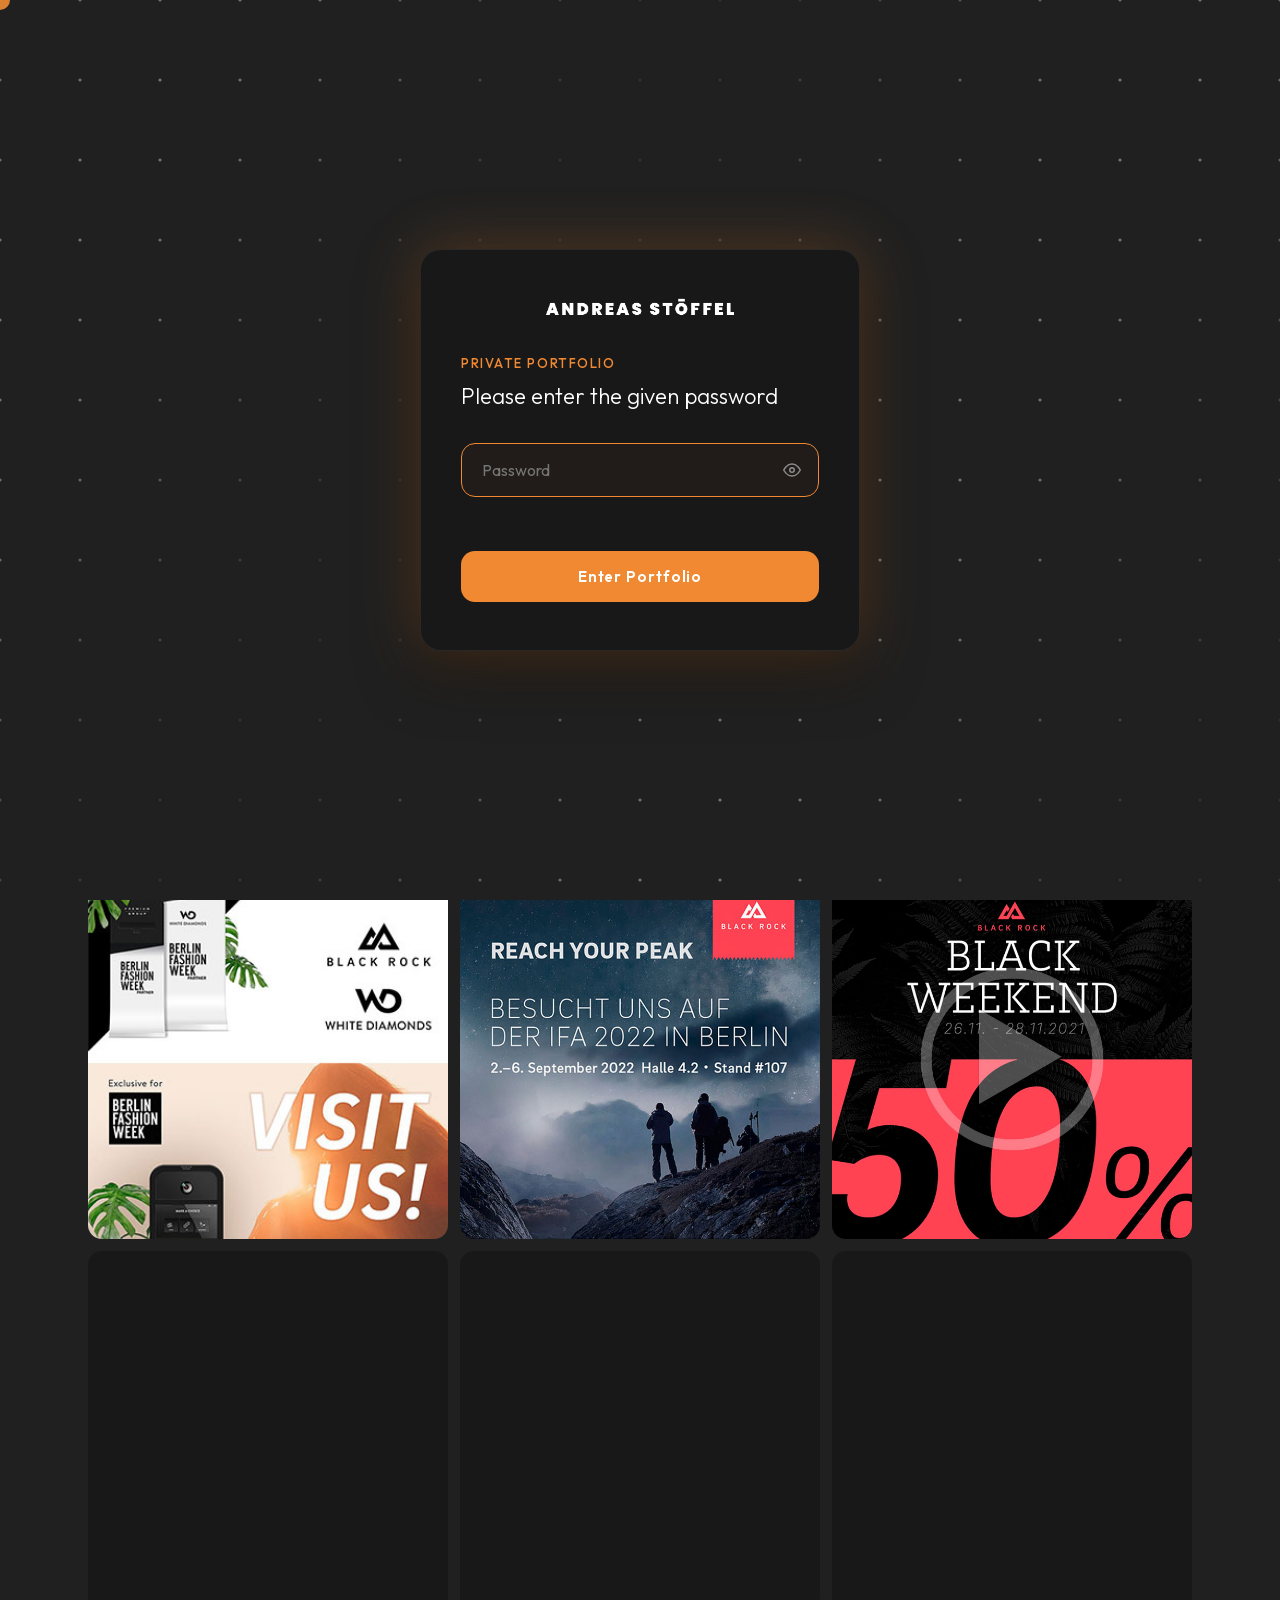
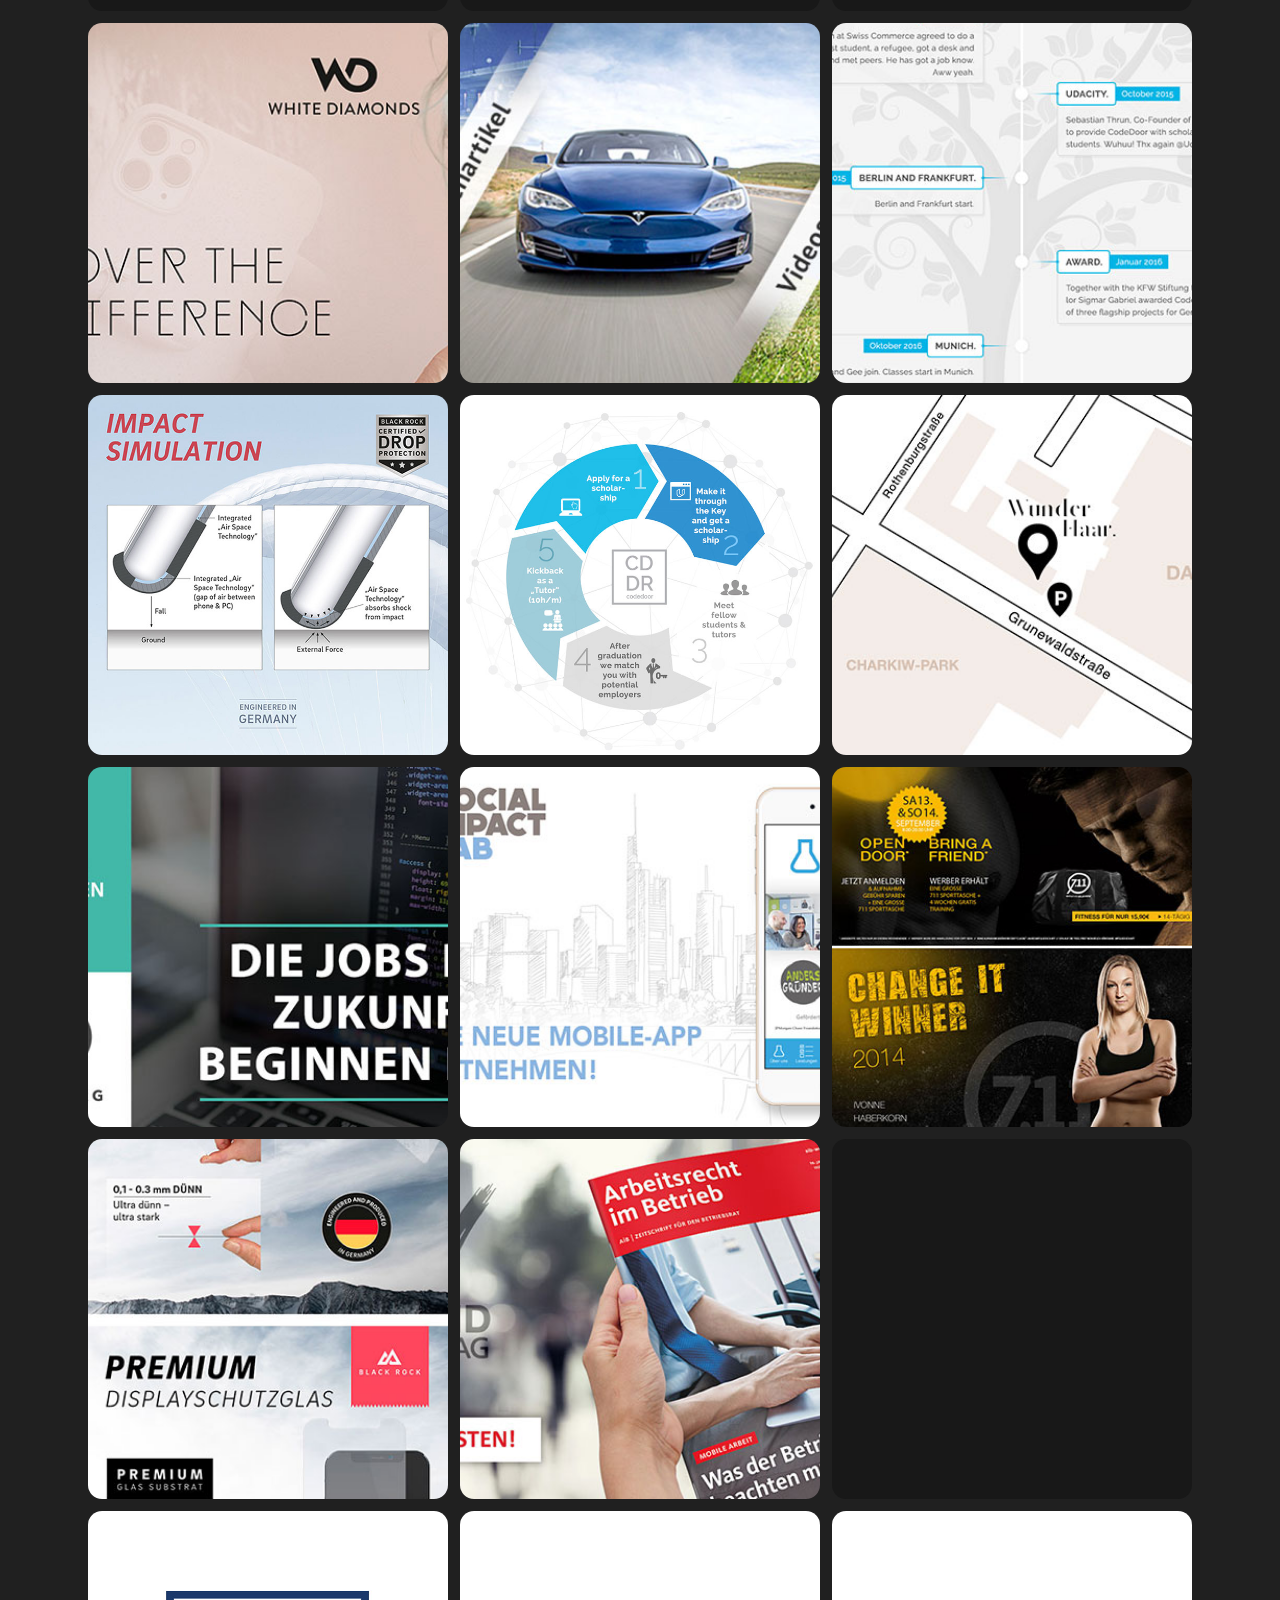
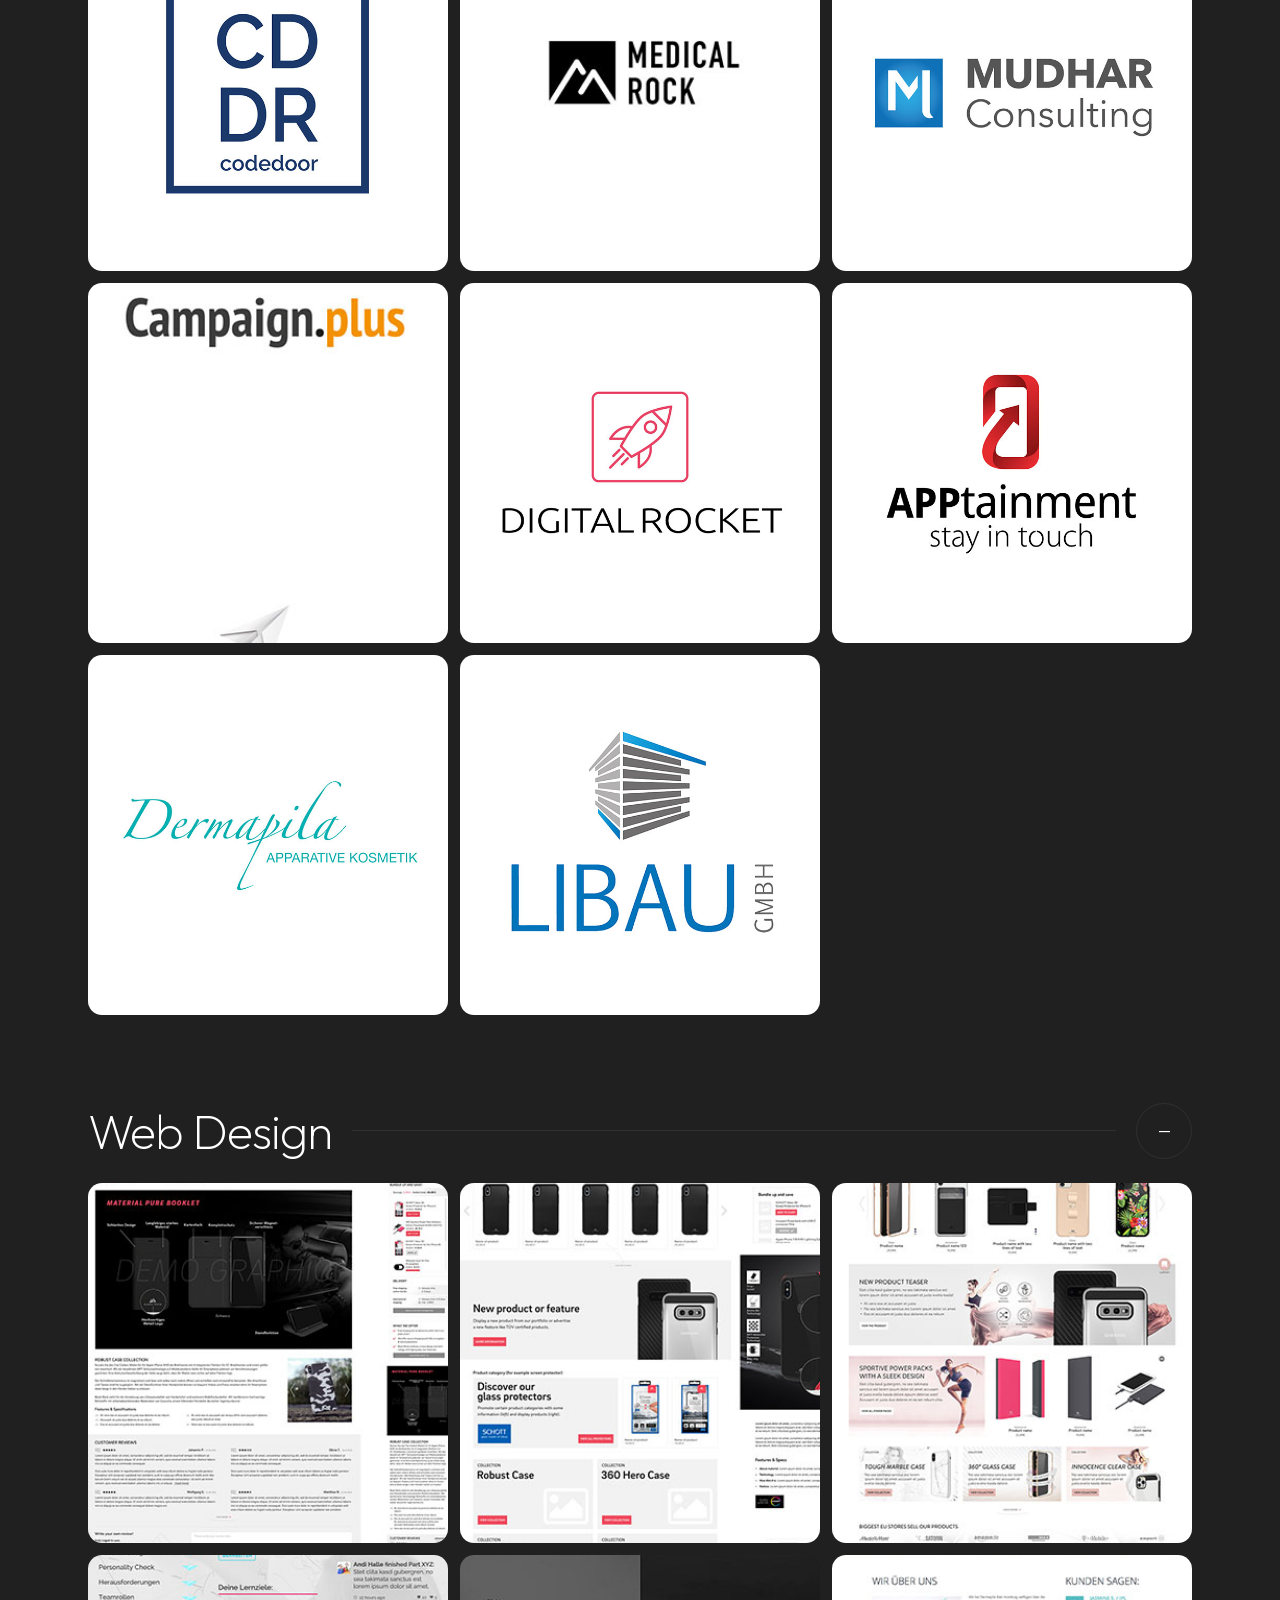
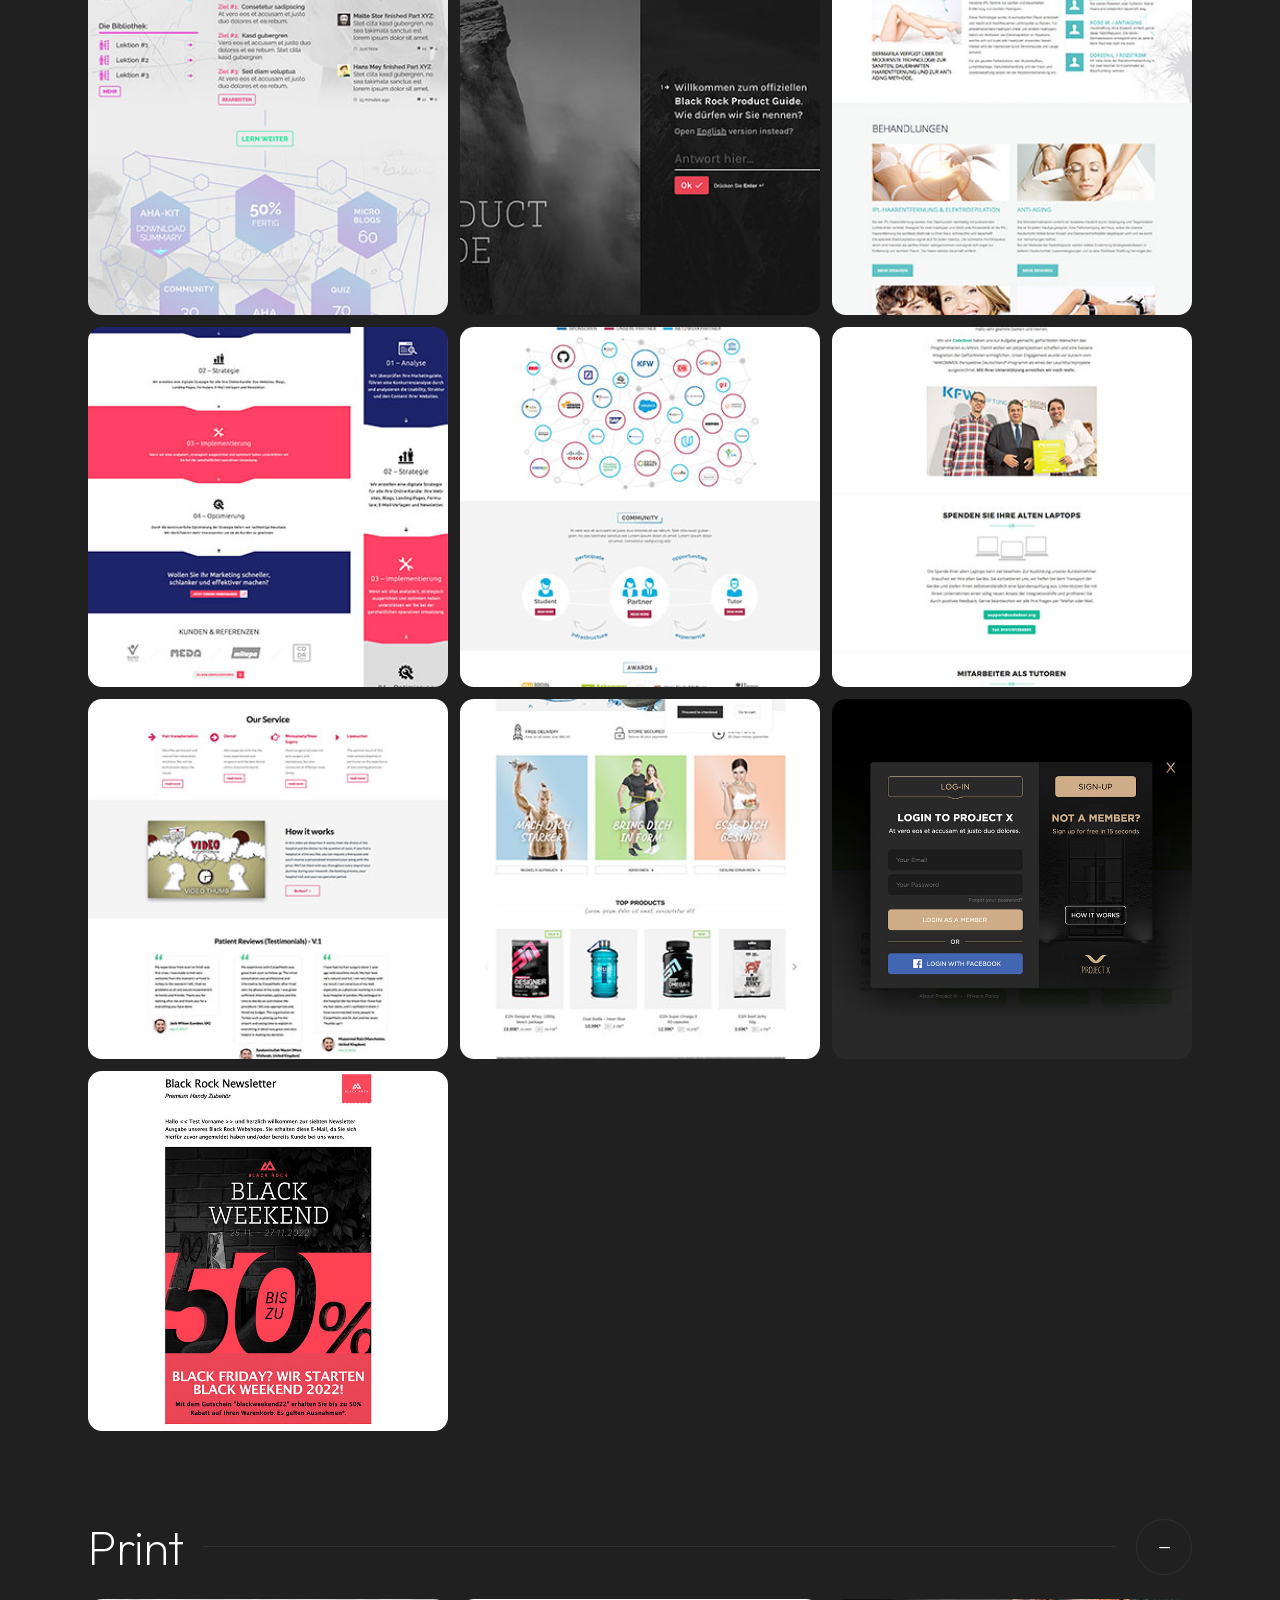
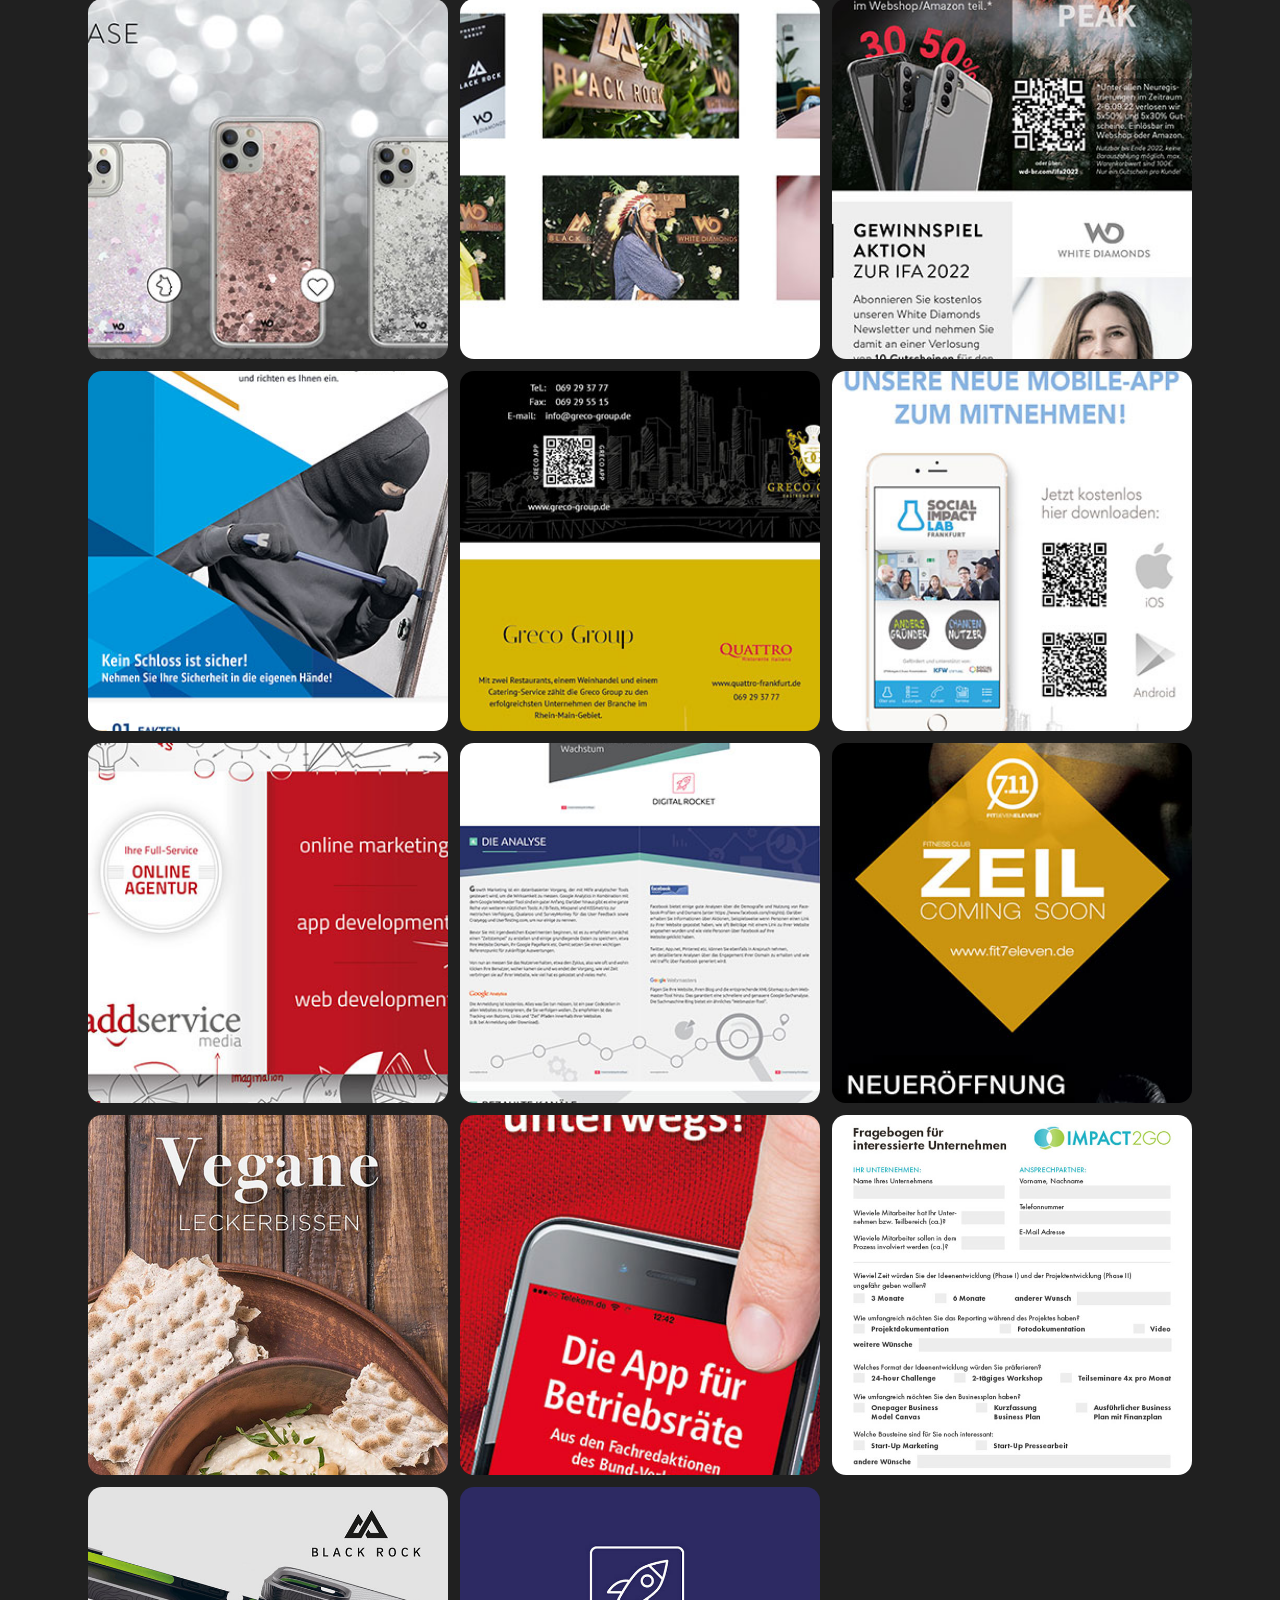
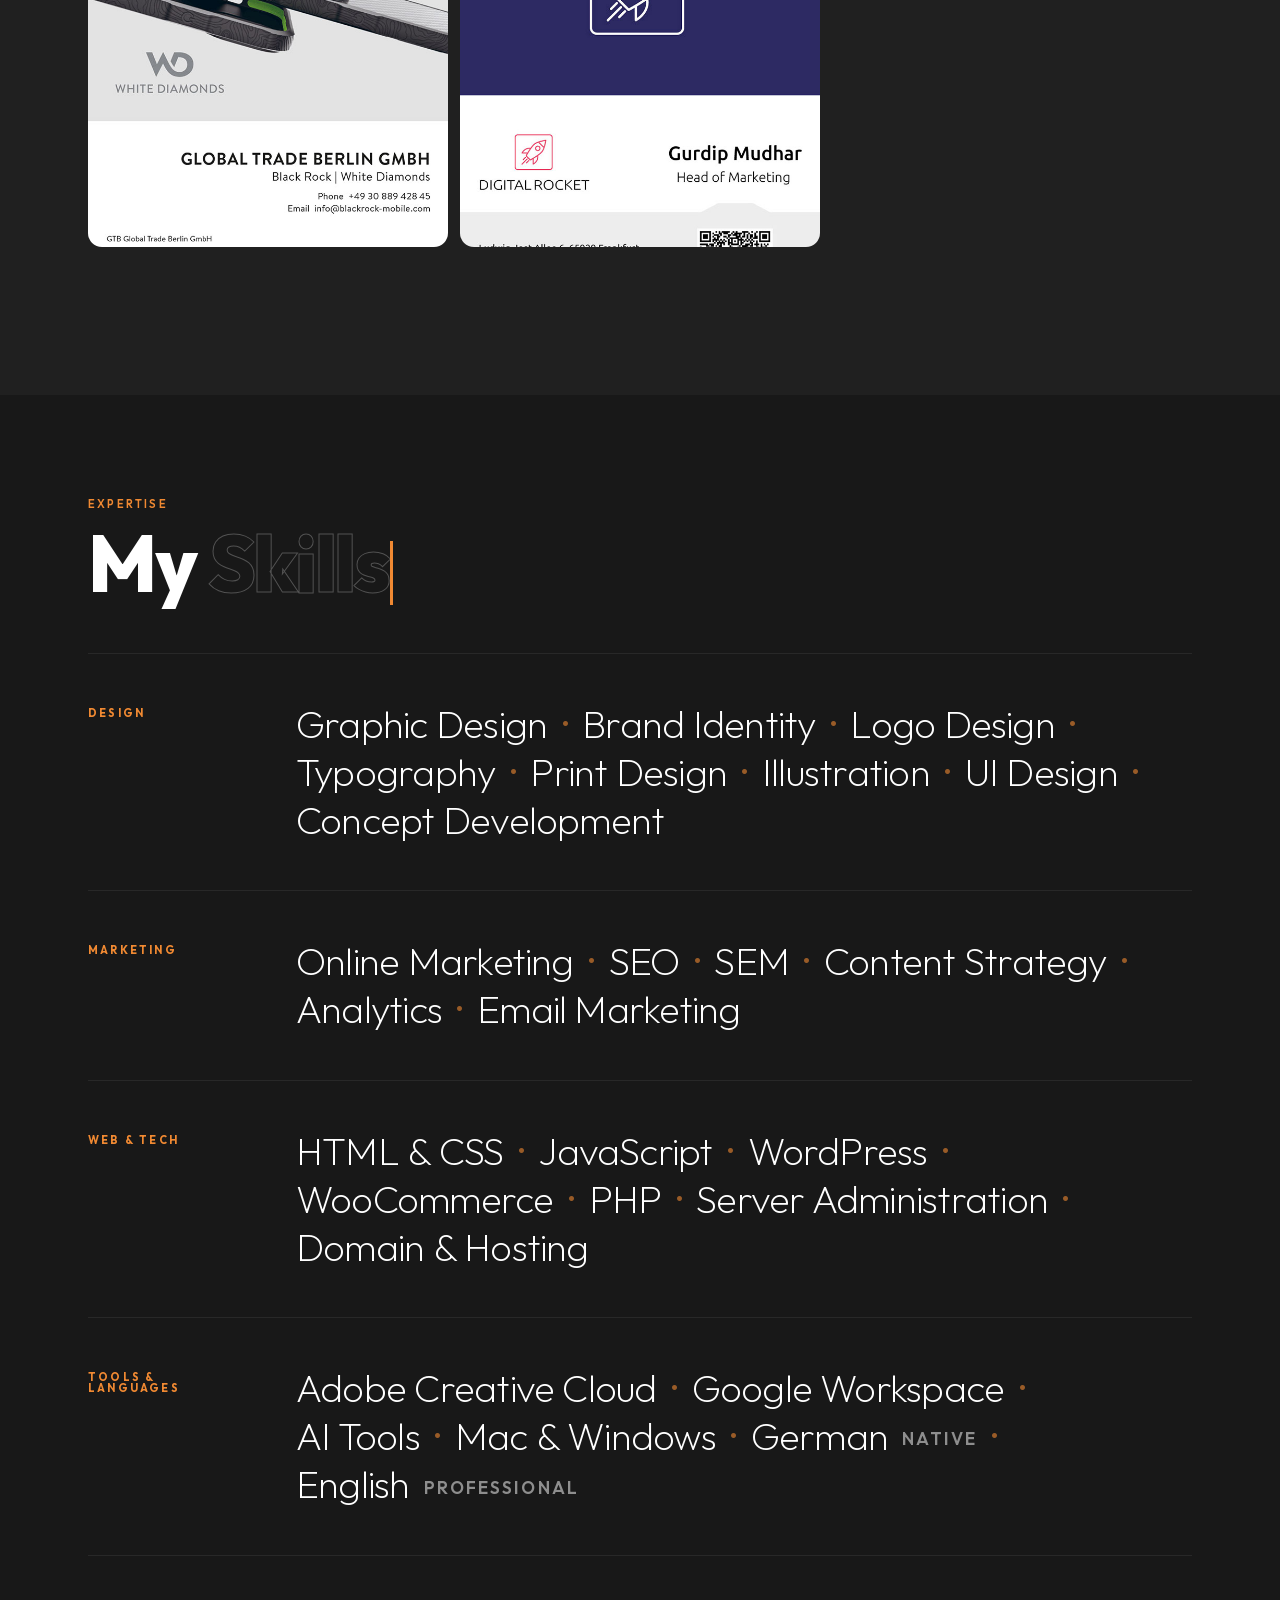
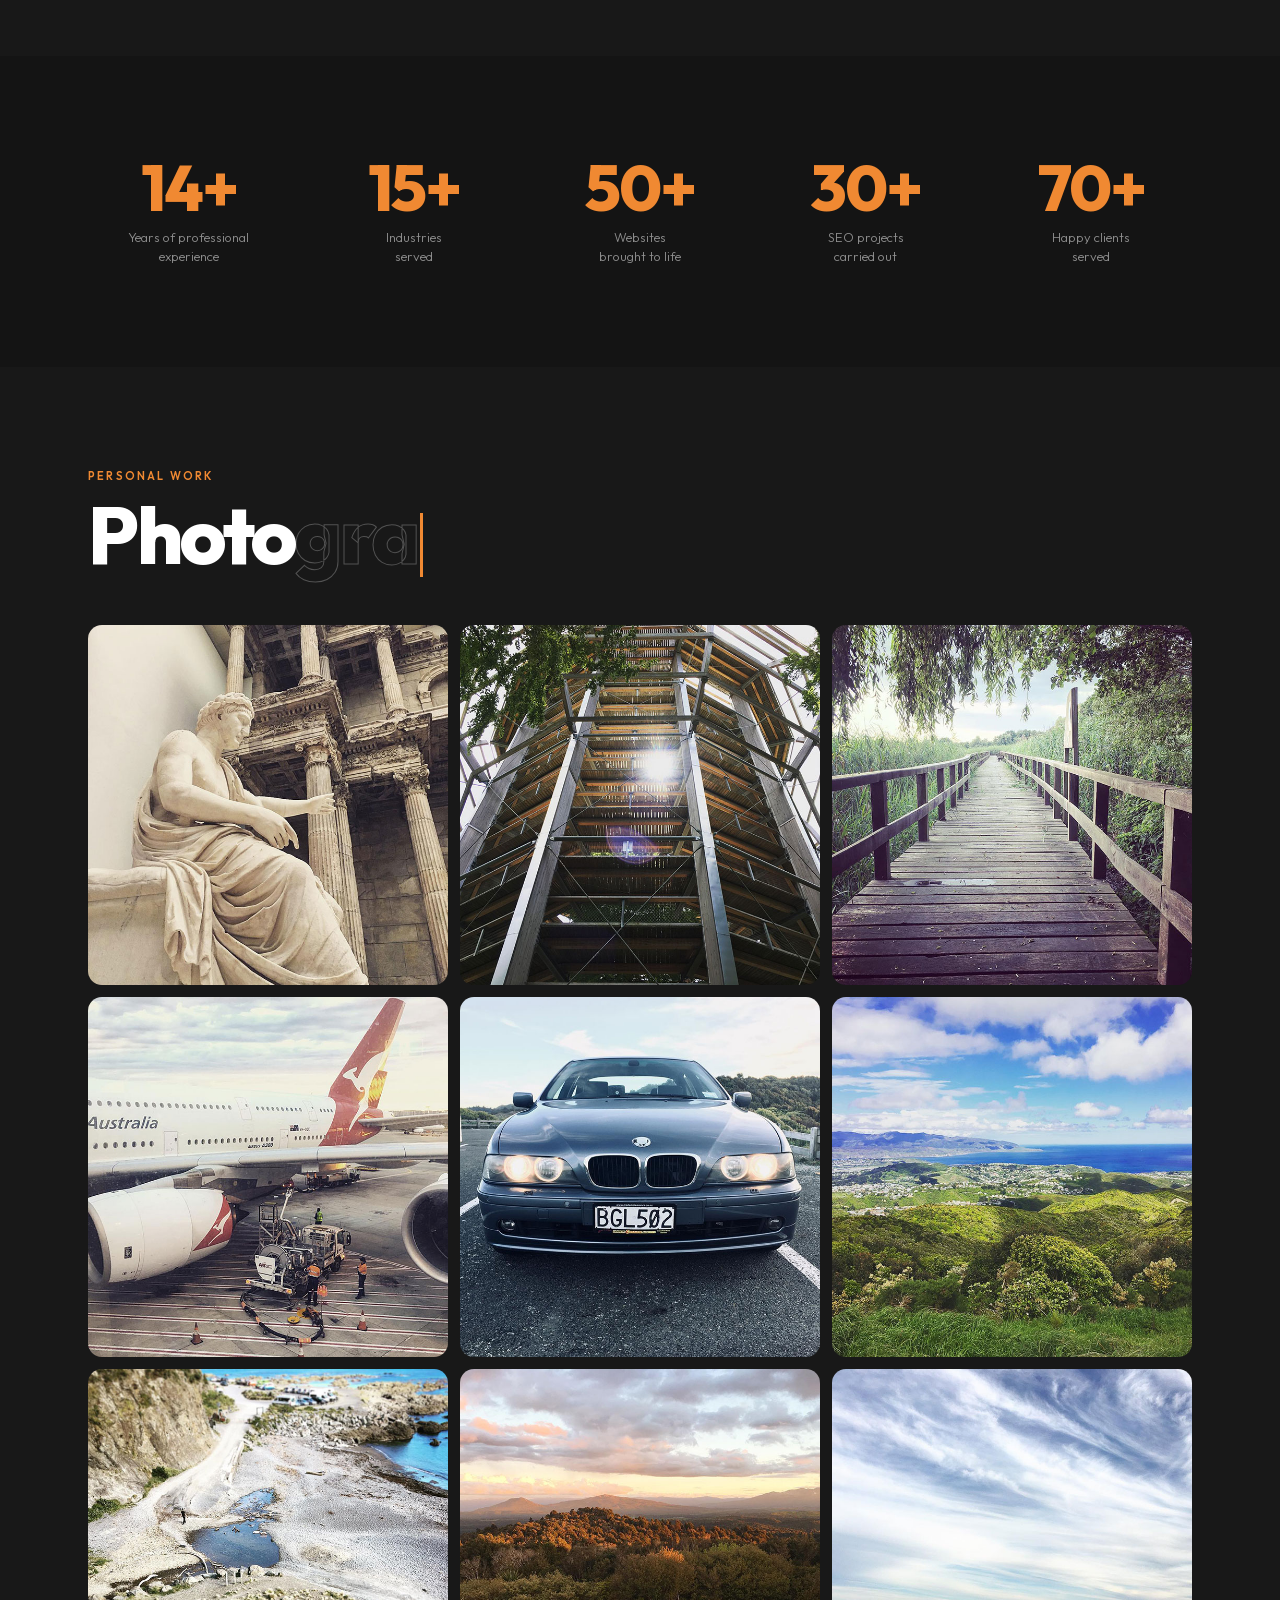
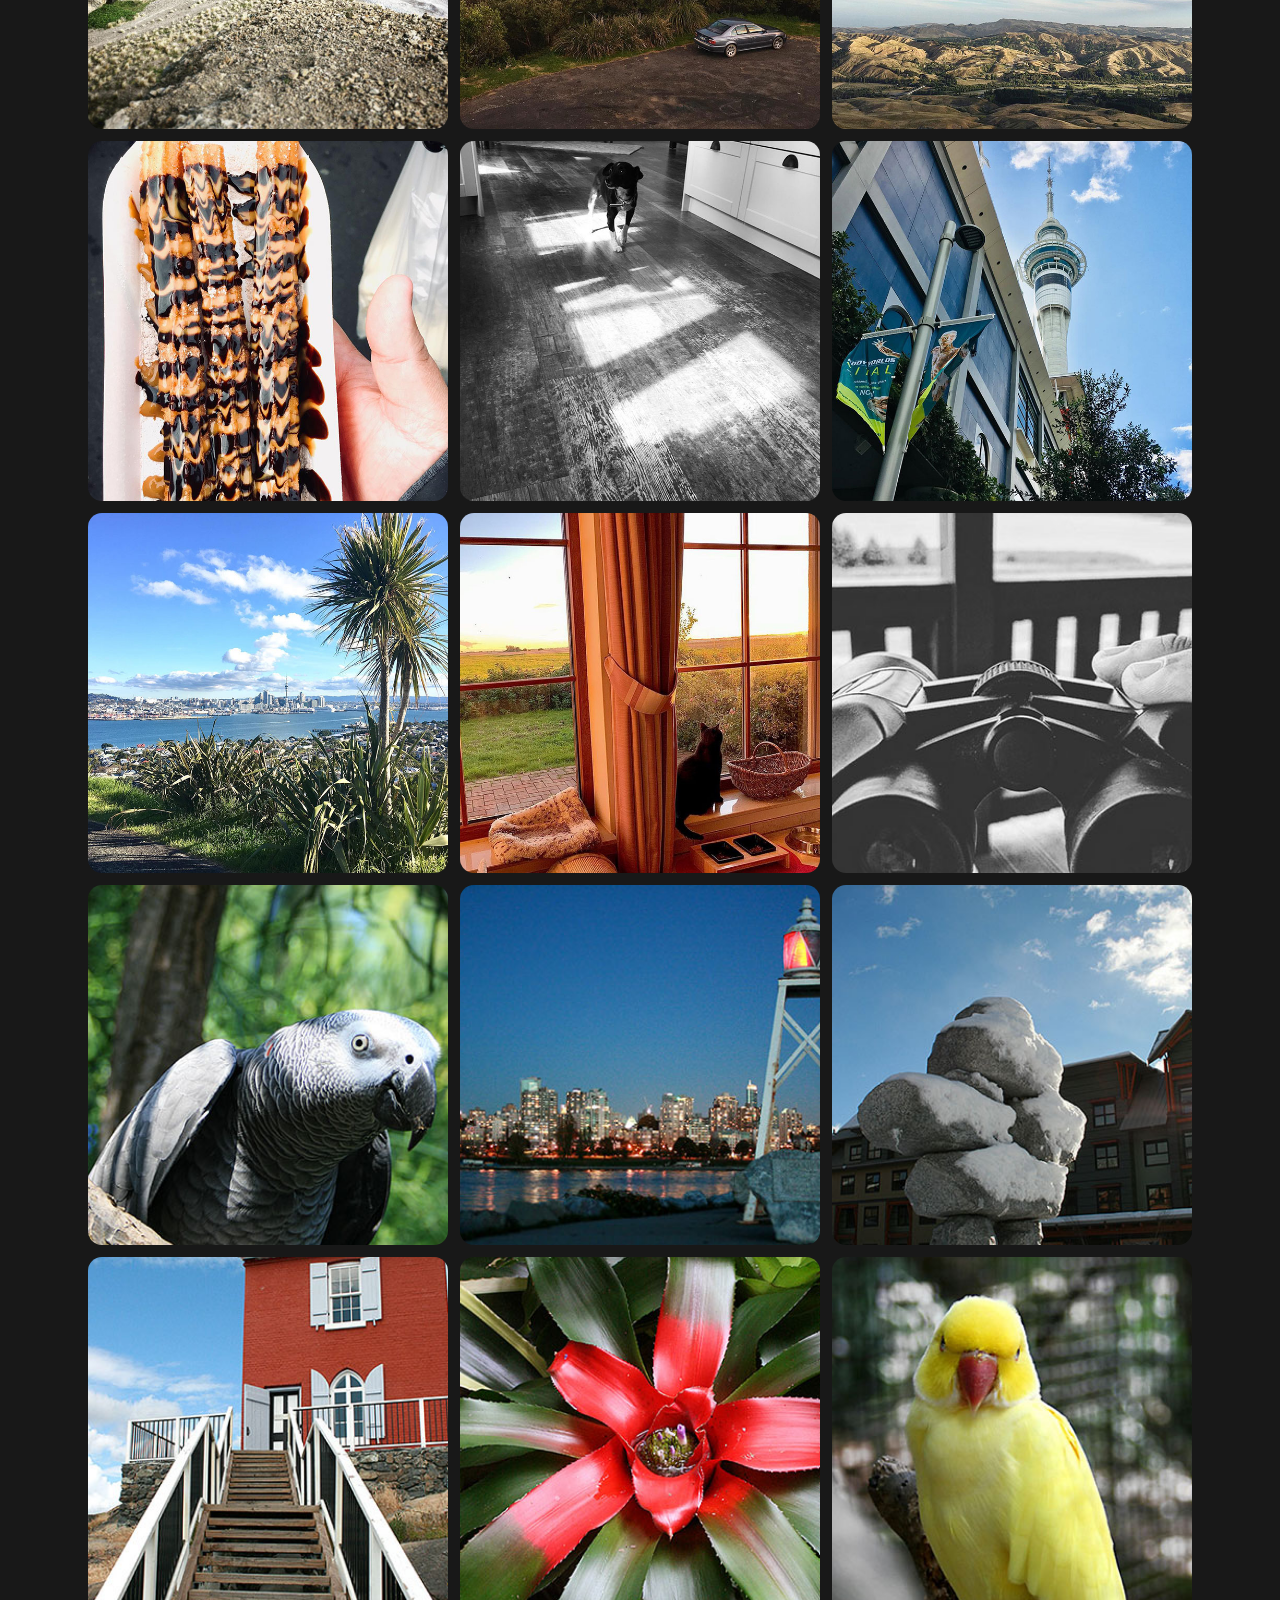
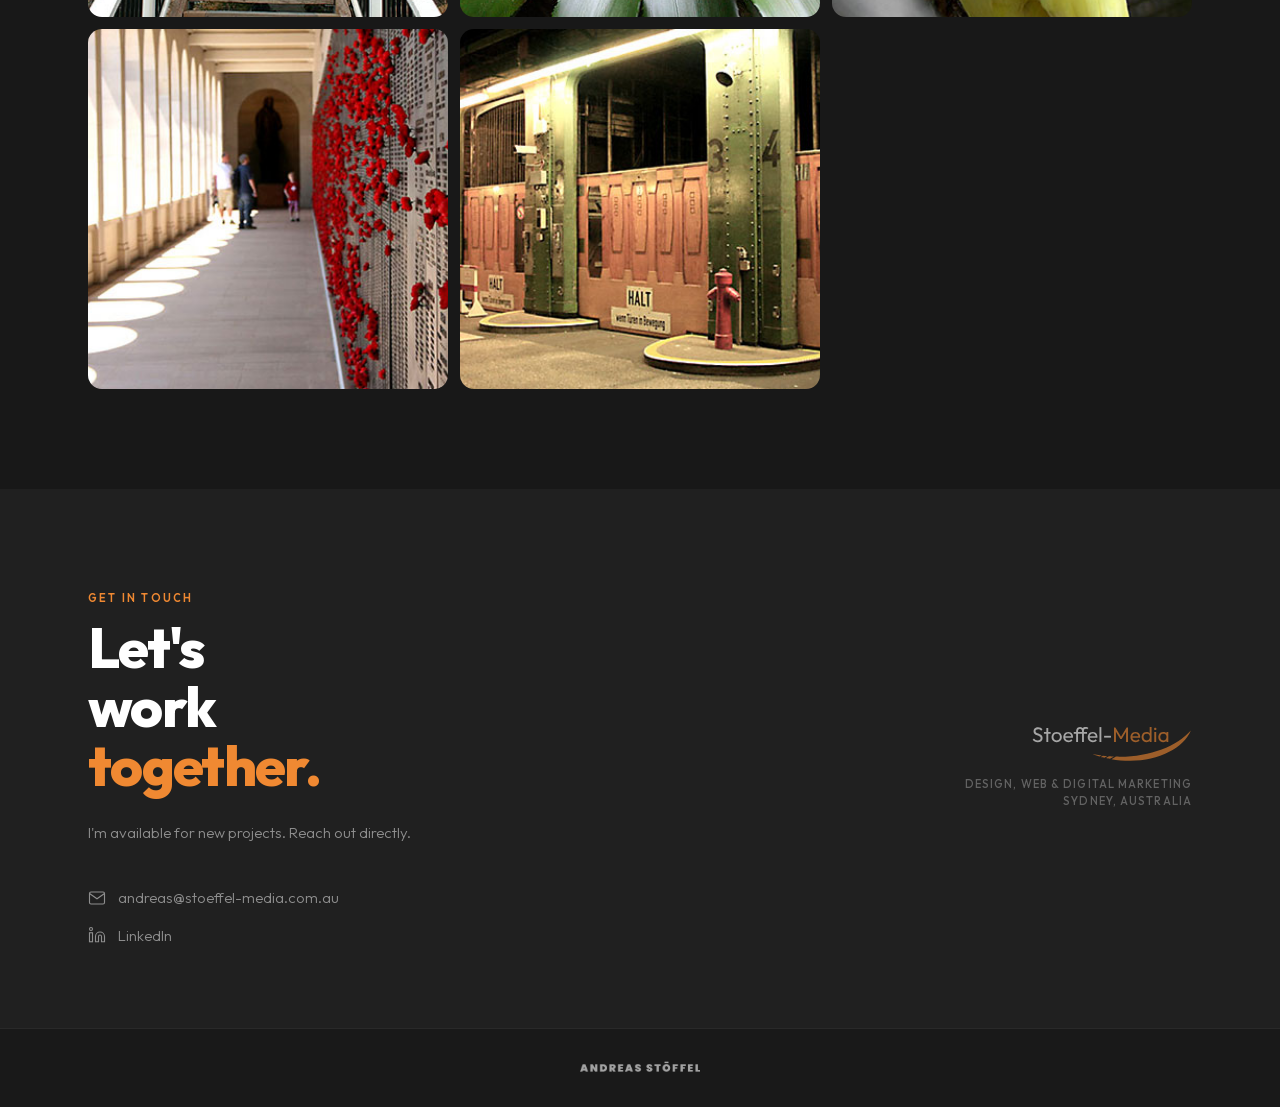
==== portfolio/index.html @ 8a87b16f "Add private portfolio section with EN/DE support - Password-gated portfolio with PHP session auth - " ====
<!DOCTYPE html>
<html lang="en">
<head>
  <meta charset="UTF-8">
  <meta name="viewport" content="width=device-width, initial-scale=1.0">
  <meta name="robots" content="noindex, nofollow">
  <title>Portfolio | Andreas Stöffel</title>
  <link rel="icon" type="image/png" href="images/favicon.png">
  <link rel="stylesheet" href="css/style.css">
</head>
<body>

  <!-- Dot Pattern -->
  <canvas id="dot-pattern" aria-hidden="true"></canvas>

  <!-- WebGL Fluid Canvas -->
  <canvas id="fluid-canvas" aria-hidden="true"></canvas>

  <!-- Custom Cursor -->
  <div class="cursor" aria-hidden="true"></div>

  <!-- Password Overlay (solid backdrop — blocks page content) -->
  <div id="pw-overlay" role="dialog" aria-modal="true" aria-labelledby="pw-title"></div>

  <!-- Hidden smiley revealed when password card is dragged -->
  <div id="pw-smiley" aria-hidden="true"></div>

  <!-- Password Card (floats above canvases, draggable) -->
  <div class="pw-card">
    <div class="pw-logo">
      <picture>
        <source srcset="images/logo_hq.png" media="(min-width: 800px)">
        <source srcset="images/logo_mid.png" media="(min-width: 400px)">
        <img src="images/logo_mid.png" alt="Andreas Stöffel" width="213" height="25">
      </picture>
    </div>
    <p class="pw-label">Private Portfolio</p>
    <h1 class="pw-heading" id="pw-title">Please enter the given password</h1>
    <form class="pw-form" novalidate>
      <div class="pw-input-wrap">
        <input type="password" class="pw-input" placeholder="Password" autocomplete="current-password" aria-label="Password">
        <button type="button" class="pw-toggle" aria-label="Show password" tabindex="-1">
          <svg class="eye-show" xmlns="http://www.w3.org/2000/svg" viewBox="0 0 24 24" fill="none" stroke="currentColor" stroke-width="2" stroke-linecap="round" stroke-linejoin="round" aria-hidden="true"><path d="M1 12s4-8 11-8 11 8 11 8-4 8-11 8-11-8-11-8z"/><circle cx="12" cy="12" r="3"/></svg>
          <svg class="eye-hide" xmlns="http://www.w3.org/2000/svg" viewBox="0 0 24 24" fill="none" stroke="currentColor" stroke-width="2" stroke-linecap="round" stroke-linejoin="round" aria-hidden="true"><path d="M17.94 17.94A10.07 10.07 0 0 1 12 20c-7 0-11-8-11-8a18.45 18.45 0 0 1 5.06-5.94M9.9 4.24A9.12 9.12 0 0 1 12 4c7 0 11 8 11 8a18.5 18.5 0 0 1-2.16 3.19m-6.72-1.07a3 3 0 1 1-4.24-4.24"/><line x1="1" y1="1" x2="23" y2="23"/></svg>
        </button>
      </div>
      <p class="pw-error" role="alert"></p>
      <button type="submit" class="pw-submit">Enter Portfolio</button>
    </form>
  </div>

  <!-- Navigation -->
  <nav class="nav" role="navigation">
    <a class="nav-logo" href="index.html" aria-label="Home">
      <picture>
        <source srcset="images/logo_hq.png" media="(min-width: 800px)">
        <source srcset="images/logo_mid.png" media="(min-width: 400px)">
        <img src="images/logo_mid.png" alt="Andreas Stöffel" width="213" height="25">
      </picture>
    </a>
    <div class="nav-right">
      <ul class="nav-links">
        <li><a href="#portfolio">Portfolio</a></li>
        <li><a href="#skills">Skills</a></li>
        <li><a href="#photography">Photography</a></li>
        <li><a href="#contact">Contact</a></li>
      </ul>
      <button class="theme-toggle" aria-label="Toggle theme">
        <svg class="theme-icon-sun" viewBox="0 0 24 24" fill="none" stroke="currentColor" stroke-width="2" stroke-linecap="round" stroke-linejoin="round"><circle cx="12" cy="12" r="4"/><path d="M12 2v2M12 20v2M4.93 4.93l1.41 1.41M17.66 17.66l1.41 1.41M2 12h2M20 12h2M4.93 19.07l1.41-1.41M17.66 6.34l1.41-1.41"/></svg>
        <svg class="theme-icon-moon" viewBox="0 0 24 24" fill="none" stroke="currentColor" stroke-width="2" stroke-linecap="round" stroke-linejoin="round"><path d="M21 12.79A9 9 0 1 1 11.21 3 7 7 0 0 0 21 12.79z"/></svg>
      </button>
      <div class="nav-lang">
        <a href="index.html" class="active">EN</a>
        <span>|</span>
        <a href="index_de.html">DE</a>
      </div>
      <button class="nav-menu-btn" aria-label="Open menu" aria-expanded="false">
        <span></span><span></span><span></span>
      </button>
    </div>
  </nav>

  <!-- Mobile Menu Overlay -->
  <div class="menu-overlay" role="dialog" aria-modal="true">
    <nav class="menu-nav">
      <a href="#portfolio">Portfolio</a>
      <a href="#skills">Skills</a>
      <a href="#photography">Photography</a>
      <a href="#contact">Contact</a>
    </nav>
  </div>

  <main>

    <!-- Portfolio -->
    <section id="portfolio" class="section portfolio-section">
      <div class="section-inner">
        <p class="section-label reveal">Work</p>
        <h2 class="section-title" data-section-typewriter="Portfolio" data-typewriter-split="4">Port<span class="outline">folio</span></h2>

        <div class="filter-tabs reveal delay-2">
          <button class="filter-tab active" data-filter="all">All</button>
          <button class="filter-tab" data-filter="graphics">Graphics</button>
          <button class="filter-tab" data-filter="web-design">Web Design</button>
          <button class="filter-tab" data-filter="print">Print</button>
        </div>

        <div class="portfolio-grid">

          <!-- Graphics -->
          <div class="portfolio-cat-section" data-cat="graphics">
            <div class="portfolio-cat-header">
              <span class="cat-title">Graphics</span>
              <span class="cat-divider"></span>
              <button class="cat-toggle" aria-expanded="true" aria-label="Collapse Graphics section"><span class="cat-toggle-icon">−</span></button>
            </div>
            <div class="portfolio-cat-body">
              <div class="portfolio-items-grid">

          <div class="portfolio-item reveal" data-category="graphics" data-full="images/designs/graphics/1_features_br-shop.jpg">
            <img src="images/designs/graphics/1_features_br-shop_thumb.jpg" alt="Product feature sheet" loading="lazy">
            <div class="item-overlay">
              <p class="item-cat">Graphics</p>
              <p class="item-desc">Product feature sheet</p>
            </div>
          </div>

          <div class="portfolio-item reveal delay-1" data-category="graphics" data-full="images/designs/graphics/2_features_br-shop2.jpg">
            <img src="images/designs/graphics/2_features_br-shop2_thumb.jpg" alt="Product feature sheet" loading="lazy">
            <div class="item-overlay">
              <p class="item-cat">Graphics</p>
              <p class="item-desc">Product feature sheet</p>
            </div>
          </div>

          <div class="portfolio-item reveal delay-2" data-category="graphics" data-full="images/designs/graphics/4_sm-post-wd.jpg">
            <img src="images/designs/graphics/4_sm-post-wd_thumb.jpg" alt="Social media" loading="lazy">
            <div class="item-overlay">
              <p class="item-cat">Graphics</p>
              <p class="item-desc">Social media</p>
            </div>
          </div>

          <div class="portfolio-item reveal" data-category="graphics" data-full="images/designs/graphics/3_sm-post_gtb-event.jpg">
            <img src="images/designs/graphics/3_sm-post_gtb-event_thumb.jpg" alt="Social media" loading="lazy">
            <div class="item-overlay">
              <p class="item-cat">Graphics</p>
              <p class="item-desc">Social media</p>
            </div>
          </div>

          <div class="portfolio-item reveal delay-1" data-category="graphics" data-full="images/designs/graphics/5_sm_blackrock-ifa.jpg">
            <img src="images/designs/graphics/5_sm_blackrock-ifa_thumb.jpg" alt="Social media" loading="lazy">
            <div class="item-overlay">
              <p class="item-cat">Graphics</p>
              <p class="item-desc">Social media</p>
            </div>
          </div>

          <div class="portfolio-item reveal delay-2" data-category="graphics" data-full="images/designs/graphics/6_sm_blackrock2.gif">
            <img src="images/designs/graphics/6_sm_blackrock2_thumb.jpg" alt="Social media" loading="lazy">
            <div class="item-overlay">
              <p class="item-cat">Graphics</p>
              <p class="item-desc">Social media</p>
            </div>
          </div>

          <div class="portfolio-item is-video reveal" data-category="graphics" data-full="images/designs/graphics/7_sm_blackrock4.mp4">
            <video autoplay muted loop playsinline>
              <source src="images/designs/graphics/7_sm_blackrock4.mp4" type="video/mp4">
            </video>
            <div class="item-overlay">
              <p class="item-cat">Graphics</p>
              <p class="item-desc">Social media</p>
            </div>
          </div>

          <div class="portfolio-item is-video reveal delay-1" data-category="graphics" data-full="images/designs/graphics/8_sm_blackrock5.mp4">
            <video autoplay muted loop playsinline>
              <source src="images/designs/graphics/8_sm_blackrock5.mp4" type="video/mp4">
            </video>
            <div class="item-overlay">
              <p class="item-cat">Graphics</p>
              <p class="item-desc">Social media</p>
            </div>
          </div>

          <div class="portfolio-item is-video reveal delay-2" data-category="graphics" data-full="images/designs/graphics/9_sm_blackrock3.mp4">
            <video autoplay muted loop playsinline>
              <source src="images/designs/graphics/9_sm_blackrock3.mp4" type="video/mp4">
            </video>
            <div class="item-overlay">
              <p class="item-cat">Graphics</p>
              <p class="item-desc">Social media</p>
            </div>
          </div>

          <div class="portfolio-item reveal" data-category="graphics" data-full="images/designs/graphics/10_header_wd.jpg">
            <img src="images/designs/graphics/10_header_wd_thumb.jpg" alt="Header design" loading="lazy">
            <div class="item-overlay">
              <p class="item-cat">Graphics</p>
              <p class="item-desc">Header</p>
            </div>
          </div>

          <div class="portfolio-item reveal delay-1" data-category="graphics" data-full="images/designs/graphics/11_header_emoebe.jpg">
            <img src="images/designs/graphics/11_header_emoebe_thumb.jpg" alt="Header design" loading="lazy">
            <div class="item-overlay">
              <p class="item-cat">Graphics</p>
              <p class="item-desc">Header</p>
            </div>
          </div>

          <div class="portfolio-item reveal delay-2" data-category="graphics" data-full="images/designs/graphics/14_gfx_code-door.jpg">
            <img src="images/designs/graphics/14_gfx_code-door_thumb.jpg" alt="History tree" loading="lazy">
            <div class="item-overlay">
              <p class="item-cat">Graphics</p>
              <p class="item-desc">History tree</p>
            </div>
          </div>

          <div class="portfolio-item reveal" data-category="graphics" data-full="images/designs/graphics/12_infographic_ait.jpg">
            <img src="images/designs/graphics/12_infographic_ait_thumb.jpg" alt="Infographics" loading="lazy">
            <div class="item-overlay">
              <p class="item-cat">Graphics</p>
              <p class="item-desc">Infographics</p>
            </div>
          </div>

          <div class="portfolio-item reveal delay-1" data-category="graphics" data-full="images/designs/graphics/13_infographic_cd.png">
            <img src="images/designs/graphics/13_infographic_cd_thumb.jpg" alt="Infographics" loading="lazy">
            <div class="item-overlay">
              <p class="item-cat">Graphics</p>
              <p class="item-desc">Infographics</p>
            </div>
          </div>

          <div class="portfolio-item reveal delay-2" data-category="graphics" data-full="images/designs/graphics/15_map_wunderhaare.png">
            <img src="images/designs/graphics/15_map_wunderhaare_thumb.jpg" alt="Location map" loading="lazy">
            <div class="item-overlay">
              <p class="item-cat">Graphics</p>
              <p class="item-desc">Location map</p>
            </div>
          </div>

          <div class="portfolio-item reveal" data-category="graphics" data-full="images/designs/graphics/16_teaser_code-door.jpg">
            <img src="images/designs/graphics/16_teaser_code-door_thumb.jpg" alt="Teaser" loading="lazy">
            <div class="item-overlay">
              <p class="item-cat">Graphics</p>
              <p class="item-desc">Teaser</p>
            </div>
          </div>

          <div class="portfolio-item reveal delay-1" data-category="graphics" data-full="images/designs/graphics/17_teaser_sil.jpg">
            <img src="images/designs/graphics/17_teaser_sil_thumb.jpg" alt="Teaser" loading="lazy">
            <div class="item-overlay">
              <p class="item-cat">Graphics</p>
              <p class="item-desc">Teaser</p>
            </div>
          </div>

          <div class="portfolio-item reveal delay-2" data-category="graphics" data-full="images/designs/graphics/18_slider_fit711.jpg">
            <img src="images/designs/graphics/18_slider_fit711_thumb.jpg" alt="Slider" loading="lazy">
            <div class="item-overlay">
              <p class="item-cat">Graphics</p>
              <p class="item-desc">Slider</p>
            </div>
          </div>

          <div class="portfolio-item reveal" data-category="graphics" data-full="images/designs/graphics/19_ad_br-displayschutz.jpg">
            <img src="images/designs/graphics/19_ad_br-displayschutz_thumb.jpg" alt="Social media" loading="lazy">
            <div class="item-overlay">
              <p class="item-cat">Graphics</p>
              <p class="item-desc">Social media</p>
            </div>
          </div>

          <div class="portfolio-item reveal delay-1" data-category="graphics" data-full="images/designs/graphics/20_ad_bund-verlag3.jpg">
            <img src="images/designs/graphics/20_ad_bund-verlag3_thumb.jpg" alt="Teaser" loading="lazy">
            <div class="item-overlay">
              <p class="item-cat">Graphics</p>
              <p class="item-desc">Teaser</p>
            </div>
          </div>

          <div class="portfolio-item is-video reveal delay-2" data-category="graphics" data-full="images/designs/graphics/29_br-header_brand-video.mp4">
            <video autoplay muted loop playsinline>
              <source src="images/designs/graphics/29_br-header_brand-video.mp4" type="video/mp4">
            </video>
            <div class="item-overlay">
              <p class="item-cat">Graphics</p>
              <p class="item-desc">Brand video</p>
            </div>
          </div>

          <!-- Logos -->
          <div class="portfolio-item reveal" data-category="graphics" data-full="images/designs/graphics/22_logo_code-door.jpg">
            <img src="images/designs/graphics/22_logo_code-door_thumb.jpg" alt="Logo design" loading="lazy">
            <div class="item-overlay">
              <p class="item-cat">Logos</p>
              <p class="item-desc">Logo design</p>
            </div>
          </div>

          <div class="portfolio-item reveal delay-1" data-category="graphics" data-full="images/designs/graphics/21_log_medical-rock.png">
            <img src="images/designs/graphics/21_log_medical-rock_thumb.jpg" alt="Logo" loading="lazy">
            <div class="item-overlay">
              <p class="item-cat">Logos</p>
              <p class="item-desc">Logo design</p>
            </div>
          </div>

          <div class="portfolio-item reveal delay-2" data-category="graphics" data-full="images/designs/graphics/23_logo_mudhar-consulting.jpg">
            <img src="images/designs/graphics/23_logo_mudhar-consulting_thumb.jpg" alt="Logo" loading="lazy">
            <div class="item-overlay">
              <p class="item-cat">Logos</p>
              <p class="item-desc">Logo design</p>
            </div>
          </div>

          <div class="portfolio-item reveal" data-category="graphics" data-full="images/designs/graphics/24_logo_campaign-plus.png">
            <img src="images/designs/graphics/24_logo_campaign-plus_thumb.jpg" alt="Logo" loading="lazy">
            <div class="item-overlay">
              <p class="item-cat">Logos</p>
              <p class="item-desc">Logo design</p>
            </div>
          </div>

          <div class="portfolio-item reveal delay-1" data-category="graphics" data-full="images/designs/graphics/25_logo_digital-rocket.jpg">
            <img src="images/designs/graphics/25_logo_digital-rocket_thumb.jpg" alt="Logo" loading="lazy">
            <div class="item-overlay">
              <p class="item-cat">Logos</p>
              <p class="item-desc">Logo design</p>
            </div>
          </div>

          <div class="portfolio-item reveal delay-2" data-category="graphics" data-full="images/designs/graphics/26_logo_apptainment.jpg">
            <img src="images/designs/graphics/26_logo_apptainment_thumb.jpg" alt="Logo" loading="lazy">
            <div class="item-overlay">
              <p class="item-cat">Logos</p>
              <p class="item-desc">Logo design</p>
            </div>
          </div>

          <div class="portfolio-item reveal" data-category="graphics" data-full="images/designs/graphics/27_logo_dermapila.png">
            <img src="images/designs/graphics/27_logo_dermapila_thumb.jpg" alt="Logo" loading="lazy">
            <div class="item-overlay">
              <p class="item-cat">Logos</p>
              <p class="item-desc">Logo design</p>
            </div>
          </div>

          <div class="portfolio-item reveal delay-1" data-category="graphics" data-full="images/designs/graphics/28_logo_libau.png">
            <img src="images/designs/graphics/28_logo_libau_thumb.jpg" alt="Logo" loading="lazy">
            <div class="item-overlay">
              <p class="item-cat">Logos</p>
              <p class="item-desc">Logo design</p>
            </div>
          </div>

              </div><!-- /portfolio-items-grid -->
            </div><!-- /portfolio-cat-body -->
          </div><!-- /graphics section -->

          <!-- Web Design -->
          <div class="portfolio-cat-section" data-cat="web-design">
            <div class="portfolio-cat-header">
              <span class="cat-title">Web Design</span>
              <span class="cat-divider"></span>
              <button class="cat-toggle" aria-expanded="true" aria-label="Collapse Web Design section"><span class="cat-toggle-icon">−</span></button>
            </div>
            <div class="portfolio-cat-body">
              <div class="portfolio-items-grid">

          <div class="portfolio-item reveal" data-category="web-design" data-full="images/designs/web-design/1_website_blackrock-mobile.jpg">
            <img src="images/designs/web-design/1_website_blackrock-mobile_thumb.jpg" alt="Homepage + mobile version" loading="lazy">
            <div class="item-overlay">
              <p class="item-cat">Web Design</p>
              <p class="item-desc">Homepage + mobile version</p>
            </div>
          </div>

          <div class="portfolio-item reveal delay-1" data-category="web-design" data-full="images/designs/web-design/2_website_blackrock-mobile-concept.png">
            <img src="images/designs/web-design/2_website_blackrock-mobile-concept_thumb.jpg" alt="Homepage concept" loading="lazy">
            <div class="item-overlay">
              <p class="item-cat">Web Design</p>
              <p class="item-desc">Homepage concept</p>
            </div>
          </div>

          <div class="portfolio-item reveal delay-2" data-category="web-design" data-full="images/designs/web-design/3_website_white-diamonds.jpg">
            <img src="images/designs/web-design/3_website_white-diamonds_thumb.jpg" alt="Web shop" loading="lazy">
            <div class="item-overlay">
              <p class="item-cat">Web Design</p>
              <p class="item-desc">Web shop</p>
            </div>
          </div>

          <div class="portfolio-item reveal" data-category="web-design" data-full="images/designs/web-design/4_website_creative-learning-space.jpg">
            <img src="images/designs/web-design/4_website_creative-learning-space_thumb.jpg" alt="Homepage and dashboard" loading="lazy">
            <div class="item-overlay">
              <p class="item-cat">Web Design</p>
              <p class="item-desc">Homepage &amp; dashboard</p>
            </div>
          </div>

          <div class="portfolio-item reveal delay-1" data-category="web-design" data-full="images/designs/web-design/5_website_blackrock-product-guide.jpg">
            <img src="images/designs/web-design/5_website_blackrock-product-guide_thumb.jpg" alt="Product guide" loading="lazy">
            <div class="item-overlay">
              <p class="item-cat">Web Design</p>
              <p class="item-desc">Product guide</p>
            </div>
          </div>

          <div class="portfolio-item reveal delay-2" data-category="web-design" data-full="images/designs/web-design/6_website_dermapila.jpg">
            <img src="images/designs/web-design/6_website_dermapila_thumb.jpg" alt="Homepage" loading="lazy">
            <div class="item-overlay">
              <p class="item-cat">Web Design</p>
              <p class="item-desc">Homepage</p>
            </div>
          </div>

          <div class="portfolio-item reveal" data-category="web-design" data-full="images/designs/web-design/7_website_digital-rocket.jpg">
            <img src="images/designs/web-design/7_website_digital-rocket_thumb.jpg" alt="Homepage" loading="lazy">
            <div class="item-overlay">
              <p class="item-cat">Web Design</p>
              <p class="item-desc">Homepage</p>
            </div>
          </div>

          <div class="portfolio-item reveal delay-1" data-category="web-design" data-full="images/designs/web-design/8_website_code-door.jpg">
            <img src="images/designs/web-design/8_website_code-door_thumb.jpg" alt="Homepage" loading="lazy">
            <div class="item-overlay">
              <p class="item-cat">Web Design</p>
              <p class="item-desc">Homepage</p>
            </div>
          </div>

          <div class="portfolio-item reveal delay-2" data-category="web-design" data-full="images/designs/web-design/9_landingpage_code-door.jpg">
            <img src="images/designs/web-design/9_landingpage_code-door_thumb.jpg" alt="Landing page" loading="lazy">
            <div class="item-overlay">
              <p class="item-cat">Web Design</p>
              <p class="item-desc">Landing page</p>
            </div>
          </div>

          <div class="portfolio-item reveal" data-category="web-design" data-full="images/designs/web-design/10_website_carpe-medic.jpg">
            <img src="images/designs/web-design/10_website_carpe-medic_thumb.jpg" alt="Homepage" loading="lazy">
            <div class="item-overlay">
              <p class="item-cat">Web Design</p>
              <p class="item-desc">Homepage</p>
            </div>
          </div>

          <div class="portfolio-item reveal delay-1" data-category="web-design" data-full="images/designs/web-design/11_website_dual-bottle.jpg">
            <img src="images/designs/web-design/11_website_dual-bottle_thumb.jpg" alt="Web shop" loading="lazy">
            <div class="item-overlay">
              <p class="item-cat">Web Design</p>
              <p class="item-desc">Web shop</p>
            </div>
          </div>

          <div class="portfolio-item reveal delay-2" data-category="web-design" data-full="images/designs/web-design/12_login-signup_modal.jpg">
            <img src="images/designs/web-design/12_login-signup_modal_thumb.jpg" alt="Modal" loading="lazy">
            <div class="item-overlay">
              <p class="item-cat">Web Design</p>
              <p class="item-desc">Modal (PopUp)</p>
            </div>
          </div>

          <div class="portfolio-item reveal" data-category="web-design" data-full="images/designs/web-design/13_newsletter_br.jpg">
            <img src="images/designs/web-design/13_newsletter_br_thumb.jpg" alt="Newsletter" loading="lazy">
            <div class="item-overlay">
              <p class="item-cat">Web Design</p>
              <p class="item-desc">Newsletter</p>
            </div>
          </div>

              </div><!-- /portfolio-items-grid -->
            </div><!-- /portfolio-cat-body -->
          </div><!-- /web-design section -->

          <!-- Print -->
          <div class="portfolio-cat-section" data-cat="print">
            <div class="portfolio-cat-header">
              <span class="cat-title">Print</span>
              <span class="cat-divider"></span>
              <button class="cat-toggle" aria-expanded="true" aria-label="Collapse Print section"><span class="cat-toggle-icon">−</span></button>
            </div>
            <div class="portfolio-cat-body">
              <div class="portfolio-items-grid">

          <div class="portfolio-item reveal" data-category="print" data-full="images/designs/print/1_product_wd-sparkle.jpg">
            <img src="images/designs/print/1_product_wd-sparkle_thumb.jpg" alt="Product teaser" loading="lazy">
            <div class="item-overlay">
              <p class="item-cat">Print</p>
              <p class="item-desc">Product teaser</p>
            </div>
          </div>

          <div class="portfolio-item reveal delay-1" data-category="print" data-full="images/designs/print/2_praesentation_gtb.jpg">
            <img src="images/designs/print/2_praesentation_gtb_thumb.jpg" alt="Event presentation" loading="lazy">
            <div class="item-overlay">
              <p class="item-cat">Print</p>
              <p class="item-desc">Event presentation</p>
            </div>
          </div>

          <div class="portfolio-item reveal delay-2" data-category="print" data-full="images/designs/print/3_flyer_ifa-gtb.jpg">
            <img src="images/designs/print/3_flyer_ifa-gtb_thumb.jpg" alt="Event flyer" loading="lazy">
            <div class="item-overlay">
              <p class="item-cat">Print</p>
              <p class="item-desc">Event flyer</p>
            </div>
          </div>

          <div class="portfolio-item reveal" data-category="print" data-full="images/designs/print/4_flyer_everwatch.png">
            <img src="images/designs/print/4_flyer_everwatch_thumb.jpg" alt="Service flyer" loading="lazy">
            <div class="item-overlay">
              <p class="item-cat">Print</p>
              <p class="item-desc">Service flyer</p>
            </div>
          </div>

          <div class="portfolio-item reveal delay-1" data-category="print" data-full="images/designs/print/5_flyer_greco-group.jpg">
            <img src="images/designs/print/5_flyer_greco-group_thumb.jpg" alt="Restaurant flyer" loading="lazy">
            <div class="item-overlay">
              <p class="item-cat">Print</p>
              <p class="item-desc">Restaurant flyer</p>
            </div>
          </div>

          <div class="portfolio-item reveal delay-2" data-category="print" data-full="images/designs/print/6_teaser_code-door.jpg">
            <img src="images/designs/print/6_teaser_code-door_thumb.jpg" alt="Mobile app teaser" loading="lazy">
            <div class="item-overlay">
              <p class="item-cat">Print</p>
              <p class="item-desc">Mobile app teaser</p>
            </div>
          </div>

          <div class="portfolio-item reveal" data-category="print" data-full="images/designs/print/7_flyer_addservice-media.jpg">
            <img src="images/designs/print/7_flyer_addservice-media_thumb.jpg" alt="Company presentation" loading="lazy">
            <div class="item-overlay">
              <p class="item-cat">Print</p>
              <p class="item-desc">Company presentation</p>
            </div>
          </div>

          <div class="portfolio-item reveal delay-1" data-category="print" data-full="images/designs/print/8_epaper_digital-rocket.jpg">
            <img src="images/designs/print/8_epaper_digital-rocket_thumb.jpg" alt="E-paper" loading="lazy">
            <div class="item-overlay">
              <p class="item-cat">Print</p>
              <p class="item-desc">E-paper</p>
            </div>
          </div>

          <div class="portfolio-item reveal delay-2" data-category="print" data-full="images/designs/print/9_plakat_fit711_zeil.jpg">
            <img src="images/designs/print/9_plakat_fit711_zeil_thumb.jpg" alt="Poster" loading="lazy">
            <div class="item-overlay">
              <p class="item-cat">Print</p>
              <p class="item-desc">Poster</p>
            </div>
          </div>

          <div class="portfolio-item reveal" data-category="print" data-full="images/designs/print/11_cover_vegan-abnehmen.jpg">
            <img src="images/designs/print/11_cover_vegan-abnehmen_thumb.jpg" alt="Book cover" loading="lazy">
            <div class="item-overlay">
              <p class="item-cat">Print</p>
              <p class="item-desc">Book cover</p>
            </div>
          </div>

          <div class="portfolio-item reveal delay-1" data-category="print" data-full="images/designs/print/10_banner_bund-verlag.jpg">
            <img src="images/designs/print/10_banner_bund-verlag_thumb.jpg" alt="Promotion banner" loading="lazy">
            <div class="item-overlay">
              <p class="item-cat">Print</p>
              <p class="item-desc">Promotion banner</p>
            </div>
          </div>

          <div class="portfolio-item reveal delay-2" data-category="print" data-full="images/designs/print/12_formular_impact2go.jpg">
            <img src="images/designs/print/12_formular_impact2go_thumb.jpg" alt="Form" loading="lazy">
            <div class="item-overlay">
              <p class="item-cat">Print</p>
              <p class="item-desc">Form</p>
            </div>
          </div>

          <div class="portfolio-item reveal" data-category="print" data-full="images/designs/print/13_bc_GTB.png">
            <img src="images/designs/print/13_bc_GTB_thumb.jpg" alt="Business card" loading="lazy">
            <div class="item-overlay">
              <p class="item-cat">Print</p>
              <p class="item-desc">Business card</p>
            </div>
          </div>

          <div class="portfolio-item reveal delay-1" data-category="print" data-full="images/designs/print/14_bc_digital-rocket.jpg">
            <img src="images/designs/print/14_bc_digital-rocket_thumb.jpg" alt="Business card" loading="lazy">
            <div class="item-overlay">
              <p class="item-cat">Print</p>
              <p class="item-desc">Business card</p>
            </div>
          </div>

              </div><!-- /portfolio-items-grid -->
            </div><!-- /portfolio-cat-body -->
          </div><!-- /print section -->

        </div>
      </div>
    </section>

    <!-- Skills -->
    <section id="skills" class="section skills-section">
      <div class="section-inner">
        <p class="section-label reveal">Expertise</p>
        <h2 class="section-title" data-section-typewriter="My Skills" data-typewriter-split="3">My <span class="outline">Skills</span></h2>

        <div class="skills-block">

          <div class="skills-cat reveal">
            <span class="skills-cat-label">Design</span>
            <div class="skills-cat-items">
              <span data-skill-popover="graphics">Graphic Design</span>
              <span data-skill-popover="logos">Brand Identity</span>
              <span data-skill-popover="logos">Logo Design</span>
              <span data-skill-popover="graphics">Typography</span>
              <span data-skill-popover="print">Print Design</span>
              <span data-skill-text="Used across social media, infographics and editorial pieces. Examples are woven throughout the graphics portfolio.">Illustration</span>
              <span data-skill-popover="web-design">UI Design</span>
              <span data-skill-text="From brief to final idea. Structuring the creative direction before a single pixel is placed.">Concept Development</span>
            </div>
          </div>

          <div class="skills-cat reveal delay-1">
            <span class="skills-cat-label">Marketing</span>
            <div class="skills-cat-items">
              <span data-skill-text="Google and Meta Ads, campaign planning and performance tracking. Results-driven, not just traffic.">Online Marketing</span>
              <span data-skill-text="Technical and on-page optimisation. Keyword research, site audits and ranking analysis.">SEO</span>
              <span data-skill-text="Paid search campaigns via Google Ads. Budget planning, ad copy and conversion tracking.">SEM</span>
              <span data-skill-text="Editorial planning, tone-of-voice guidelines and content audits for consistent brand communication.">Content Strategy</span>
              <span data-skill-text="Google Analytics 4, Search Console and custom reporting dashboards.">Analytics</span>
              <span data-skill-text="Campaign design, list management and automation flows.">Email Marketing</span>
            </div>
          </div>

          <div class="skills-cat reveal delay-2">
            <span class="skills-cat-label">Web &amp; Tech</span>
            <div class="skills-cat-items">
              <span data-skill-popover="web-design">HTML &amp; CSS</span>
              <span data-skill-popover="web-design">JavaScript</span>
              <span data-skill-popover="web-design">WordPress</span>
              <span data-skill-popover="web-design">WooCommerce</span>
              <span data-skill-text="Server-side scripting for WordPress themes, plugins and custom-built contact forms.">PHP</span>
              <span data-skill-text="cPanel, DNS, SSL certificates and FTP — keeping sites stable and online.">Server Administration</span>
              <span data-skill-text="Domain registration, DNS management and hosting configuration from day one.">Domain &amp; Hosting</span>
            </div>
          </div>

          <div class="skills-cat reveal delay-1">
            <span class="skills-cat-label">Tools &amp; Languages</span>
            <div class="skills-cat-items">
              <span data-skill-text="Photoshop, Illustrator, InDesign, Premiere Pro — used daily for over 14 years.">Adobe Creative Cloud</span>
              <span data-skill-text="Docs, Sheets, Drive, Meet — standard toolkit for client collaboration.">Google Workspace</span>
              <span data-skill-text="Midjourney, ChatGPT, Claude — used to speed up workflows, not replace craft.">AI Tools</span>
              <span data-skill-text="Comfortable in both environments. No setup friction with any client.">Mac &amp; Windows</span>
              <span class="skills-lang" data-skill-text="Mother tongue. All copy, briefings and client communication in German — no translations needed.">German <em>Native</em></span>
              <span class="skills-lang" data-skill-text="Full professional proficiency — client communication, copy and briefs delivered in confident English.">English <em>Professional</em></span>
            </div>
          </div>

        </div>
      </div>
    </section>

    <!-- Milestones -->
    <section class="section milestones-section">
      <div class="section-inner">
        <div class="milestones-grid">
          <div class="milestone reveal">
            <p class="milestone-num">14+</p>
            <p class="milestone-text">Years of professional<br>experience</p>
          </div>
          <div class="milestone reveal delay-1">
            <p class="milestone-num">15+</p>
            <p class="milestone-text">Industries<br>served</p>
          </div>
          <div class="milestone reveal delay-2">
            <p class="milestone-num">50+</p>
            <p class="milestone-text">Websites<br>brought to life</p>
          </div>
          <div class="milestone reveal delay-1">
            <p class="milestone-num">30+</p>
            <p class="milestone-text">SEO projects<br>carried out</p>
          </div>
          <div class="milestone reveal delay-2">
            <p class="milestone-num">70+</p>
            <p class="milestone-text">Happy clients<br>served</p>
          </div>
        </div>
      </div>
    </section>

    <!-- Photography -->
    <section id="photography" class="section photography-section">
      <div class="section-inner">
        <p class="section-label reveal">Personal work</p>
        <h2 class="section-title" data-section-typewriter="Photography" data-typewriter-split="5">Photo<span class="outline">graphy</span></h2>

        <div class="photo-grid">
          <div class="photo-item reveal" data-full="images/designs/photos/1_photo.jpg">
            <img src="images/designs/photos/1_photo_thumb.jpg" alt="Photo" loading="lazy">
            <div class="photo-overlay"><span class="photo-overlay-icon"><svg xmlns="http://www.w3.org/2000/svg" viewBox="0 0 24 24" fill="none" stroke="currentColor" stroke-width="1.5" stroke-linecap="round" stroke-linejoin="round" aria-hidden="true"><path d="M1 12s4-8 11-8 11 8 11 8-4 8-11 8-11-8-11-8z"/><circle cx="12" cy="12" r="3"/></svg></span></div>
          </div>
          <div class="photo-item reveal delay-1" data-full="images/designs/photos/2_photo.jpg">
            <img src="images/designs/photos/2_photo_thumb.jpg" alt="Photo" loading="lazy">
            <div class="photo-overlay"><span class="photo-overlay-icon"><svg xmlns="http://www.w3.org/2000/svg" viewBox="0 0 24 24" fill="none" stroke="currentColor" stroke-width="1.5" stroke-linecap="round" stroke-linejoin="round" aria-hidden="true"><path d="M1 12s4-8 11-8 11 8 11 8-4 8-11 8-11-8-11-8z"/><circle cx="12" cy="12" r="3"/></svg></span></div>
          </div>
          <div class="photo-item reveal delay-2" data-full="images/designs/photos/3_photo.jpg">
            <img src="images/designs/photos/3_photo_thumb.jpg" alt="Photo" loading="lazy">
            <div class="photo-overlay"><span class="photo-overlay-icon"><svg xmlns="http://www.w3.org/2000/svg" viewBox="0 0 24 24" fill="none" stroke="currentColor" stroke-width="1.5" stroke-linecap="round" stroke-linejoin="round" aria-hidden="true"><path d="M1 12s4-8 11-8 11 8 11 8-4 8-11 8-11-8-11-8z"/><circle cx="12" cy="12" r="3"/></svg></span></div>
          </div>
          <div class="photo-item reveal" data-full="images/designs/photos/4_photo.jpg">
            <img src="images/designs/photos/4_photo_thumb.jpg" alt="Photo" loading="lazy">
            <div class="photo-overlay"><span class="photo-overlay-icon"><svg xmlns="http://www.w3.org/2000/svg" viewBox="0 0 24 24" fill="none" stroke="currentColor" stroke-width="1.5" stroke-linecap="round" stroke-linejoin="round" aria-hidden="true"><path d="M1 12s4-8 11-8 11 8 11 8-4 8-11 8-11-8-11-8z"/><circle cx="12" cy="12" r="3"/></svg></span></div>
          </div>
          <div class="photo-item reveal delay-1" data-full="images/designs/photos/5_photo.jpg">
            <img src="images/designs/photos/5_photo_thumb.jpg" alt="Photo" loading="lazy">
            <div class="photo-overlay"><span class="photo-overlay-icon"><svg xmlns="http://www.w3.org/2000/svg" viewBox="0 0 24 24" fill="none" stroke="currentColor" stroke-width="1.5" stroke-linecap="round" stroke-linejoin="round" aria-hidden="true"><path d="M1 12s4-8 11-8 11 8 11 8-4 8-11 8-11-8-11-8z"/><circle cx="12" cy="12" r="3"/></svg></span></div>
          </div>
          <div class="photo-item reveal delay-2" data-full="images/designs/photos/6_photo.jpg">
            <img src="images/designs/photos/6_photo_thumb.jpg" alt="Photo" loading="lazy">
            <div class="photo-overlay"><span class="photo-overlay-icon"><svg xmlns="http://www.w3.org/2000/svg" viewBox="0 0 24 24" fill="none" stroke="currentColor" stroke-width="1.5" stroke-linecap="round" stroke-linejoin="round" aria-hidden="true"><path d="M1 12s4-8 11-8 11 8 11 8-4 8-11 8-11-8-11-8z"/><circle cx="12" cy="12" r="3"/></svg></span></div>
          </div>
          <div class="photo-item reveal" data-full="images/designs/photos/7_photo.jpg">
            <img src="images/designs/photos/7_photo_thumb.jpg" alt="Photo" loading="lazy">
            <div class="photo-overlay"><span class="photo-overlay-icon"><svg xmlns="http://www.w3.org/2000/svg" viewBox="0 0 24 24" fill="none" stroke="currentColor" stroke-width="1.5" stroke-linecap="round" stroke-linejoin="round" aria-hidden="true"><path d="M1 12s4-8 11-8 11 8 11 8-4 8-11 8-11-8-11-8z"/><circle cx="12" cy="12" r="3"/></svg></span></div>
          </div>
          <div class="photo-item reveal delay-1" data-full="images/designs/photos/8_photo.jpg">
            <img src="images/designs/photos/8_photo_thumb.jpg" alt="Photo" loading="lazy">
            <div class="photo-overlay"><span class="photo-overlay-icon"><svg xmlns="http://www.w3.org/2000/svg" viewBox="0 0 24 24" fill="none" stroke="currentColor" stroke-width="1.5" stroke-linecap="round" stroke-linejoin="round" aria-hidden="true"><path d="M1 12s4-8 11-8 11 8 11 8-4 8-11 8-11-8-11-8z"/><circle cx="12" cy="12" r="3"/></svg></span></div>
          </div>
          <div class="photo-item reveal delay-2" data-full="images/designs/photos/9_photo.jpg">
            <img src="images/designs/photos/9_photo_thumb.jpg" alt="Photo" loading="lazy">
            <div class="photo-overlay"><span class="photo-overlay-icon"><svg xmlns="http://www.w3.org/2000/svg" viewBox="0 0 24 24" fill="none" stroke="currentColor" stroke-width="1.5" stroke-linecap="round" stroke-linejoin="round" aria-hidden="true"><path d="M1 12s4-8 11-8 11 8 11 8-4 8-11 8-11-8-11-8z"/><circle cx="12" cy="12" r="3"/></svg></span></div>
          </div>
          <div class="photo-item reveal" data-full="images/designs/photos/10_photo.jpg">
            <img src="images/designs/photos/10_photo_thumb.jpg" alt="Photo" loading="lazy">
            <div class="photo-overlay"><span class="photo-overlay-icon"><svg xmlns="http://www.w3.org/2000/svg" viewBox="0 0 24 24" fill="none" stroke="currentColor" stroke-width="1.5" stroke-linecap="round" stroke-linejoin="round" aria-hidden="true"><path d="M1 12s4-8 11-8 11 8 11 8-4 8-11 8-11-8-11-8z"/><circle cx="12" cy="12" r="3"/></svg></span></div>
          </div>
          <div class="photo-item reveal delay-1" data-full="images/designs/photos/11_photo.jpg">
            <img src="images/designs/photos/11_photo_thumb.jpg" alt="Photo" loading="lazy">
            <div class="photo-overlay"><span class="photo-overlay-icon"><svg xmlns="http://www.w3.org/2000/svg" viewBox="0 0 24 24" fill="none" stroke="currentColor" stroke-width="1.5" stroke-linecap="round" stroke-linejoin="round" aria-hidden="true"><path d="M1 12s4-8 11-8 11 8 11 8-4 8-11 8-11-8-11-8z"/><circle cx="12" cy="12" r="3"/></svg></span></div>
          </div>
          <div class="photo-item reveal delay-2" data-full="images/designs/photos/12_photo.jpg">
            <img src="images/designs/photos/12_photo_thumb.jpg" alt="Photo" loading="lazy">
            <div class="photo-overlay"><span class="photo-overlay-icon"><svg xmlns="http://www.w3.org/2000/svg" viewBox="0 0 24 24" fill="none" stroke="currentColor" stroke-width="1.5" stroke-linecap="round" stroke-linejoin="round" aria-hidden="true"><path d="M1 12s4-8 11-8 11 8 11 8-4 8-11 8-11-8-11-8z"/><circle cx="12" cy="12" r="3"/></svg></span></div>
          </div>
          <div class="photo-item reveal" data-full="images/designs/photos/13_photo.jpg">
            <img src="images/designs/photos/13_photo_thumb.jpg" alt="Photo" loading="lazy">
            <div class="photo-overlay"><span class="photo-overlay-icon"><svg xmlns="http://www.w3.org/2000/svg" viewBox="0 0 24 24" fill="none" stroke="currentColor" stroke-width="1.5" stroke-linecap="round" stroke-linejoin="round" aria-hidden="true"><path d="M1 12s4-8 11-8 11 8 11 8-4 8-11 8-11-8-11-8z"/><circle cx="12" cy="12" r="3"/></svg></span></div>
          </div>
          <div class="photo-item reveal delay-1" data-full="images/designs/photos/14_photo.jpg">
            <img src="images/designs/photos/14_photo_thumb.jpg" alt="Photo" loading="lazy">
            <div class="photo-overlay"><span class="photo-overlay-icon"><svg xmlns="http://www.w3.org/2000/svg" viewBox="0 0 24 24" fill="none" stroke="currentColor" stroke-width="1.5" stroke-linecap="round" stroke-linejoin="round" aria-hidden="true"><path d="M1 12s4-8 11-8 11 8 11 8-4 8-11 8-11-8-11-8z"/><circle cx="12" cy="12" r="3"/></svg></span></div>
          </div>
          <div class="photo-item reveal delay-2" data-full="images/designs/photos/15_photo.jpg">
            <img src="images/designs/photos/15_photo_thumb.jpg" alt="Photo" loading="lazy">
            <div class="photo-overlay"><span class="photo-overlay-icon"><svg xmlns="http://www.w3.org/2000/svg" viewBox="0 0 24 24" fill="none" stroke="currentColor" stroke-width="1.5" stroke-linecap="round" stroke-linejoin="round" aria-hidden="true"><path d="M1 12s4-8 11-8 11 8 11 8-4 8-11 8-11-8-11-8z"/><circle cx="12" cy="12" r="3"/></svg></span></div>
          </div>
          <div class="photo-item reveal" data-full="images/designs/photos/16_photo.jpg">
            <img src="images/designs/photos/16_photo_thumb.jpg" alt="Photo" loading="lazy">
            <div class="photo-overlay"><span class="photo-overlay-icon"><svg xmlns="http://www.w3.org/2000/svg" viewBox="0 0 24 24" fill="none" stroke="currentColor" stroke-width="1.5" stroke-linecap="round" stroke-linejoin="round" aria-hidden="true"><path d="M1 12s4-8 11-8 11 8 11 8-4 8-11 8-11-8-11-8z"/><circle cx="12" cy="12" r="3"/></svg></span></div>
          </div>
          <div class="photo-item reveal delay-1" data-full="images/designs/photos/17_photo.jpg">
            <img src="images/designs/photos/17_photo_thumb.jpg" alt="Photo" loading="lazy">
            <div class="photo-overlay"><span class="photo-overlay-icon"><svg xmlns="http://www.w3.org/2000/svg" viewBox="0 0 24 24" fill="none" stroke="currentColor" stroke-width="1.5" stroke-linecap="round" stroke-linejoin="round" aria-hidden="true"><path d="M1 12s4-8 11-8 11 8 11 8-4 8-11 8-11-8-11-8z"/><circle cx="12" cy="12" r="3"/></svg></span></div>
          </div>
          <div class="photo-item reveal delay-2" data-full="images/designs/photos/18_photo.jpg">
            <img src="images/designs/photos/18_photo_thumb.jpg" alt="Photo" loading="lazy">
            <div class="photo-overlay"><span class="photo-overlay-icon"><svg xmlns="http://www.w3.org/2000/svg" viewBox="0 0 24 24" fill="none" stroke="currentColor" stroke-width="1.5" stroke-linecap="round" stroke-linejoin="round" aria-hidden="true"><path d="M1 12s4-8 11-8 11 8 11 8-4 8-11 8-11-8-11-8z"/><circle cx="12" cy="12" r="3"/></svg></span></div>
          </div>
          <div class="photo-item reveal" data-full="images/designs/photos/19_photo.jpg">
            <img src="images/designs/photos/19_photo_thumb.jpg" alt="Photo" loading="lazy">
            <div class="photo-overlay"><span class="photo-overlay-icon"><svg xmlns="http://www.w3.org/2000/svg" viewBox="0 0 24 24" fill="none" stroke="currentColor" stroke-width="1.5" stroke-linecap="round" stroke-linejoin="round" aria-hidden="true"><path d="M1 12s4-8 11-8 11 8 11 8-4 8-11 8-11-8-11-8z"/><circle cx="12" cy="12" r="3"/></svg></span></div>
          </div>
          <div class="photo-item reveal delay-1" data-full="images/designs/photos/20_photo.jpg">
            <img src="images/designs/photos/20_photo_thumb.jpg" alt="Photo" loading="lazy">
            <div class="photo-overlay"><span class="photo-overlay-icon"><svg xmlns="http://www.w3.org/2000/svg" viewBox="0 0 24 24" fill="none" stroke="currentColor" stroke-width="1.5" stroke-linecap="round" stroke-linejoin="round" aria-hidden="true"><path d="M1 12s4-8 11-8 11 8 11 8-4 8-11 8-11-8-11-8z"/><circle cx="12" cy="12" r="3"/></svg></span></div>
          </div>
          <div class="photo-item reveal delay-2" data-full="images/designs/photos/21_photo.jpg">
            <img src="images/designs/photos/21_photo_thumb.jpg" alt="Photo" loading="lazy">
            <div class="photo-overlay"><span class="photo-overlay-icon"><svg xmlns="http://www.w3.org/2000/svg" viewBox="0 0 24 24" fill="none" stroke="currentColor" stroke-width="1.5" stroke-linecap="round" stroke-linejoin="round" aria-hidden="true"><path d="M1 12s4-8 11-8 11 8 11 8-4 8-11 8-11-8-11-8z"/><circle cx="12" cy="12" r="3"/></svg></span></div>
          </div>
          <div class="photo-item reveal" data-full="images/designs/photos/22_photo.jpg">
            <img src="images/designs/photos/22_photo_thumb.jpg" alt="Photo" loading="lazy">
            <div class="photo-overlay"><span class="photo-overlay-icon"><svg xmlns="http://www.w3.org/2000/svg" viewBox="0 0 24 24" fill="none" stroke="currentColor" stroke-width="1.5" stroke-linecap="round" stroke-linejoin="round" aria-hidden="true"><path d="M1 12s4-8 11-8 11 8 11 8-4 8-11 8-11-8-11-8z"/><circle cx="12" cy="12" r="3"/></svg></span></div>
          </div>
          <div class="photo-item reveal delay-1" data-full="images/designs/photos/23_photo.jpg">
            <img src="images/designs/photos/23_photo_thumb.jpg" alt="Photo" loading="lazy">
            <div class="photo-overlay"><span class="photo-overlay-icon"><svg xmlns="http://www.w3.org/2000/svg" viewBox="0 0 24 24" fill="none" stroke="currentColor" stroke-width="1.5" stroke-linecap="round" stroke-linejoin="round" aria-hidden="true"><path d="M1 12s4-8 11-8 11 8 11 8-4 8-11 8-11-8-11-8z"/><circle cx="12" cy="12" r="3"/></svg></span></div>
          </div>
        </div>
      </div>
    </section>

    <!-- Contact -->
    <section id="contact" class="section contact-section">
      <div class="section-inner">
        <div class="contact-inner">
          <div class="contact-left">
            <p class="section-label reveal">Get in touch</p>
            <h2 class="contact-heading reveal delay-1">Let's<br>work<br><span style="color:var(--accent)">together.</span></h2>
            <p class="contact-note reveal delay-2">I'm available for new projects. Reach out directly.</p>
            <div class="contact-links reveal delay-3">
              <a class="contact-link" href="#" data-email-user="andreas" data-email-domain="stoeffel-media" data-email-tld="com.au" data-email-subject="Let's work together" aria-label="Email Andreas">
                <svg viewBox="0 0 24 24" fill="none" stroke="currentColor" stroke-width="1.5"><path d="M4 4h16c1.1 0 2 .9 2 2v12c0 1.1-.9 2-2 2H4c-1.1 0-2-.9-2-2V6c0-1.1.9-2 2-2z"/><polyline points="22,6 12,13 2,6"/></svg>
                andreas@stoeffel-media.com.au
              </a>
              <a class="contact-link" href="https://www.linkedin.com/in/andreas-stoffel1/" target="_blank" rel="noopener" aria-label="LinkedIn profile">
                <svg viewBox="0 0 24 24" fill="none" stroke="currentColor" stroke-width="1.5"><path d="M16 8a6 6 0 016 6v7h-4v-7a2 2 0 00-2-2 2 2 0 00-2 2v7h-4v-7a6 6 0 016-6z"/><rect x="2" y="9" width="4" height="12"/><circle cx="4" cy="4" r="2"/></svg>
                LinkedIn
              </a>
            </div>
          </div>

          <div class="contact-right reveal delay-2">
            <a href="https://www.stoeffel-media.com.au" target="_blank" rel="noopener" class="contact-studio-link">
              <img src="images/stoeffel-media-logo.svg" alt="Stoeffel-Media" class="contact-studio-logo">
              <p class="contact-studio-tagline">Design, Web &amp; Digital Marketing<br>Sydney, Australia</p>
            </a>
          </div>
        </div>
      </div>
    </section>

  </main>

  <!-- Footer -->
  <footer>
    <a class="footer-logo" href="#" aria-label="Back to top">
      <picture>
        <source srcset="images/logo_hq.png" media="(min-width: 800px)">
        <source srcset="images/logo_mid.png" media="(min-width: 400px)">
        <img src="images/logo_mid.png" alt="Andreas Stöffel" width="170" height="20">
      </picture>
    </a>
  </footer>

  <!-- Lightbox -->
  <div id="lightbox" class="lightbox" role="dialog" aria-modal="true" aria-label="Image viewer">
    <div class="lightbox-inner" data-lenis-prevent>
      <img class="lightbox-img" src="" alt="Portfolio image">
      <video class="lightbox-video" controls playsinline></video>
    </div>
    <button class="lightbox-close" aria-label="Close">&times;</button>
    <button class="lightbox-nav prev" aria-label="Previous">&#8592;</button>
    <button class="lightbox-nav next" aria-label="Next">&#8594;</button>
    <p class="lightbox-counter"></p>
    <div class="lightbox-scroll-hint" id="lightbox-scroll-hint">
      <svg viewBox="0 0 24 40" fill="none" stroke="#fff" stroke-width="1.5">
        <rect x="6" y="1" width="12" height="20" rx="6"/>
        <line x1="12" y1="6" x2="12" y2="10" stroke-linecap="round" class="scroll-dot"/>
      </svg>
      <span>Scroll</span>
    </div>
  </div>

  <script src="js/lenis.min.js" defer></script>
  <script src="js/main.js" defer></script>
</body>
</html>
---- portfolio/css/style.css ----
/* === Variables === */
:root {
  --bg: #202020;
  --bg-deep: #181818;
  --bg-deeper: #141414;
  --bg-footer: #191919;
  --bg-overlay: #111111;
  --accent: #f08932;
  --accent-dim: rgba(240, 137, 50, 0.12);
  --accent-glow: rgba(240, 137, 50, 0.28);
  --text: #ffffff;
  --text-secondary: #8e8e8e;
  --border: rgba(255, 255, 255, 0.07);
  --nav-bg: rgba(32, 32, 32, 0.92);
  --nav-shimmer: rgba(255, 255, 255, 0.04);
  --outline-stroke: rgba(255, 255, 255, 0.25);
  --input-bg: rgba(255, 255, 255, 0.05);
  --logo-filter: none;
  --lightbox-bg: rgba(0, 0, 0, 0.96);
  --radius: 14px;
  --max-w: 1200px;
}

[data-theme="light"] {
  --bg: #f0efed;
  --bg-deep: #e6e5e3;
  --bg-deeper: #d9d8d6;
  --bg-footer: #cecdc9;
  --bg-overlay: #e8e7e5;
  --accent: #f08932;
  --accent-dim: rgba(240, 137, 50, 0.10);
  --accent-glow: rgba(240, 137, 50, 0.20);
  --text: #2a2926;
  --text-secondary: #65645f;
  --border: rgba(44, 42, 38, 0.09);
  --nav-bg: rgba(240, 239, 237, 0.75);
  --nav-shimmer: rgba(44, 42, 38, 0.04);
  --outline-stroke: rgba(44, 42, 38, 0.42);
  --input-bg: rgba(44, 42, 38, 0.04);
  --logo-filter: brightness(0.18);
  --lightbox-bg: rgba(55, 53, 50, 0.94);
}

/* === Reset & Base === */
*, *::before, *::after { box-sizing: border-box; margin: 0; padding: 0; }

html { scroll-behavior: auto; }

body {
  font-family: 'Outfit', sans-serif;
  font-size: 16px;
  font-weight: 300;
  line-height: 1.7;
  color: var(--text);
  background: var(--bg);
  overflow-x: hidden;
}

@media (hover: hover) and (pointer: fine) and (min-width: 769px) {
  body, a, button, input, select, textarea { cursor: none; }
}

body.modal-open { overflow: hidden; }

img { max-width: 100%; display: block; }
a, a:visited { color: inherit; text-decoration: none; }
ul { list-style: none; }
button { cursor: pointer; border: none; background: none; font-family: inherit; }

/* === Font === */
@font-face {
  font-family: 'Outfit';
  src: url('../fonts/outfit-latin-ext.woff2') format('woff2');
  font-weight: 100 900;
  font-style: normal;
  font-display: swap;
  unicode-range: U+0100-024F, U+0259, U+1E00-1EFF, U+2020, U+20A0-20AB, U+20AD-20CF, U+2113, U+2C60-2C7F, U+A720-A7FF;
}
@font-face {
  font-family: 'Outfit';
  src: url('../fonts/outfit-latin.woff2') format('woff2');
  font-weight: 100 900;
  font-style: normal;
  font-display: swap;
  unicode-range: U+0000-00FF, U+0131, U+0152-0153, U+02BB-02BC, U+02C6, U+02DA, U+02DC, U+2000-206F, U+2074, U+20AC, U+2122, U+2191, U+2193, U+2212, U+2215, U+FEFF, U+FFFD;
}

/* === Dot Pattern Canvas === */
#dot-pattern {
  position: fixed;
  top: 0; left: 0;
  width: 100%; height: 100%;
  z-index: 0;
  pointer-events: none;
}

/* === Fluid Canvas === */
#fluid-canvas {
  position: fixed;
  top: 0; left: 0;
  width: 100%; height: 100%;
  z-index: 2;
  pointer-events: none;
  mix-blend-mode: lighten;
  opacity: 0.55;
}

/* During password gate: bump canvases above the solid overlay, show full dot grid */
body.pw-active #dot-pattern {
  z-index: 10001;
  -webkit-mask-image: none;
  mask-image: none;
}
body.pw-active #fluid-canvas { z-index: 10002; }

/* Light mode: switch blend mode so the fluid sim is visible on a light background */
[data-theme="light"] #fluid-canvas { mix-blend-mode: multiply; opacity: 0.6; }

/* Light mode: contact studio logo */
[data-theme="light"] .contact-studio-logo { filter: brightness(0.18); }
[data-theme="light"] .pw-logo img { filter: var(--logo-filter); }

/* Light mode: replace black in hover overlays with dark grey */
[data-theme="light"] .portfolio-item .item-overlay {
  background: linear-gradient(to top, rgba(44,42,38,0.70) 0%, transparent 50%);
}
[data-theme="light"] .photo-item .photo-overlay {
  background: rgba(44,42,38,0.38);
}

/* === Theme Toggle === */
.theme-toggle {
  position: relative;
  width: 34px;
  height: 34px;
  border-radius: 50%;
  background: var(--border);
  display: flex;
  align-items: center;
  justify-content: center;
  color: var(--text-secondary);
  transition: background 0.2s, color 0.2s;
  flex-shrink: 0;
}
.theme-toggle:hover { background: var(--accent-dim); color: var(--accent); }
.theme-toggle svg { width: 15px; height: 15px; display: block; }
.theme-toggle .theme-icon-moon { display: none; }
[data-theme="light"] .theme-toggle .theme-icon-sun { display: none; }
[data-theme="light"] .theme-toggle .theme-icon-moon { display: block; }

/* Tooltip */
.theme-toggle::after {
  content: "Switch to light";
  position: absolute;
  top: calc(100% + 10px);
  left: 50%;
  transform: translateX(-50%);
  background: var(--bg-deeper);
  color: var(--text-secondary);
  font-size: 10px;
  font-weight: 500;
  letter-spacing: 0.07em;
  text-transform: uppercase;
  white-space: nowrap;
  padding: 5px 9px;
  border-radius: 6px;
  border: 1px solid var(--border);
  pointer-events: none;
  opacity: 0;
  transition: opacity 0.18s ease;
  z-index: 901;
}
.theme-toggle:hover::after,
.theme-toggle.tooltip-active::after { opacity: 1; }
[data-theme="light"] .theme-toggle::after { content: "Switch to dark"; }

/* Hint pulse — fires once after 3 s on page load */
@keyframes themeHint {
  0%   { transform: scale(1);    box-shadow: 0 0 0 0px  rgba(240,137,50,0);    background: var(--border);    color: var(--text-secondary); }
  25%  { transform: scale(1.18); box-shadow: 0 0 0 8px  rgba(240,137,50,0.30); background: var(--accent-dim); color: var(--accent); }
  65%  { transform: scale(1.10); box-shadow: 0 0 0 14px rgba(240,137,50,0.08); background: var(--accent-dim); color: var(--accent); }
  100% { transform: scale(1);    box-shadow: 0 0 0 0px  rgba(240,137,50,0);    background: var(--border);    color: var(--text-secondary); }
}
.theme-toggle.hint-pulse {
  animation: themeHint 1s cubic-bezier(0.4, 0, 0.2, 1) forwards;
}
.theme-toggle.hint-pulse::after { opacity: 1; }

/* === Custom Cursor === */
.cursor {
  position: fixed;
  width: 20px; height: 20px;
  border-radius: 50%;
  background: var(--accent);
  pointer-events: none;
  z-index: 99999;
  transform: translate(-50%, -50%);
  transition: width 0.2s, height 0.2s, background 0.2s, opacity 0.2s;
  opacity: 0.9;
}
.cursor.hovering { width: 36px; height: 36px; opacity: 0.5; }
.cursor.has-action {
  width: 44px; height: 44px;
  background: transparent;
  border: 2px solid var(--accent);
  mix-blend-mode: normal;
}
.cursor.dragging {
  width: 32px; height: 32px;
  background: transparent;
  border: 2px solid var(--accent);
  mix-blend-mode: normal;
  opacity: 0.6;
}
@media (max-width: 768px) { .cursor { display: none; } }

/* === Password Modal === */
#pw-overlay {
  position: fixed;
  inset: 0;
  z-index: 10000;
  background: var(--bg);
  transition: opacity 0.6s ease;
}
#pw-overlay.fade-out { opacity: 0; pointer-events: none; }

/* Hidden smiley — centered behind the draggable card */
#pw-smiley {
  position: fixed;
  top: 50%;
  left: 50%;
  transform: translate(-50%, -50%);
  z-index: 10002;
  font-size: 224px;
  font-family: 'Courier New', Courier, monospace;
  font-weight: 700;
  color: rgba(255, 255, 255, 0.13);
  line-height: 1;
  white-space: nowrap;
  pointer-events: none;
  user-select: none;
  opacity: 0;
  transition: opacity 1.4s ease;
}
#pw-smiley.smiley-visible { opacity: 1; }
#pw-smiley.fade-out { opacity: 0; transition-duration: 0.6s; }

@keyframes pwCardFadeIn {
  from { opacity: 0; }
  to   { opacity: 1; }
}
@keyframes pwGlowPulse {
  0%   { box-shadow: 0 20px 60px rgba(0,0,0,0.5); }
  20%  { box-shadow: 0 0 70px rgba(240,137,50,0.55), 0 20px 60px rgba(0,0,0,0.5); }
  45%  { box-shadow: 0 20px 60px rgba(0,0,0,0.5); }
  65%  { box-shadow: 0 0 70px rgba(240,137,50,0.55), 0 20px 60px rgba(0,0,0,0.5); }
  100% { box-shadow: 0 0 60px rgba(240,137,50,0.28), 0 20px 60px rgba(0,0,0,0.5); }
}

/* Card is a separate element — sits above canvases (10003 > 10002) */
/* JS centers it via transform on load */
.pw-card {
  position: fixed;
  left: 0;
  top: 0;
  z-index: 10003;
  width: 440px;
  max-width: calc(100vw - 48px);
  padding: 48px 40px;
  background: var(--bg-deep);
  border-radius: calc(var(--radius) * 1.5);
  border: 1px solid var(--border);
  box-shadow: 0 20px 60px rgba(0,0,0,0.5);
  opacity: 1;
  animation:
    pwCardFadeIn 0.8s cubic-bezier(0.25, 0.46, 0.45, 0.94) 0.2s backwards,
    pwGlowPulse  1.6s ease-in-out                           3s   forwards;
  transition: opacity 0.6s ease;
}
.pw-card.fade-out { opacity: 0; pointer-events: none; }

.pw-logo {
  margin-bottom: 32px;
  display: flex;
  justify-content: center;
}
.pw-logo img { height: 22px; width: auto; }

.pw-label {
  font-size: 13px;
  font-weight: 500;
  letter-spacing: 0.12em;
  text-transform: uppercase;
  color: var(--accent);
  margin-bottom: 8px;
}

.pw-heading {
  font-size: 22px;
  font-weight: 300;
  color: var(--text);
  margin-bottom: 32px;
  line-height: 1.3;
}

.pw-input-wrap {
  position: relative;
  margin-bottom: 16px;
}
.pw-input-wrap input {
  width: 100%;
  padding: 16px 20px;
  background: var(--input-bg);
  border: 1px solid var(--border);
  border-radius: var(--radius);
  color: var(--text);
  font-family: inherit;
  font-size: 16px;
  font-weight: 400;
  outline: none;
  transition: border-color 0.2s;
}
.pw-input-wrap input:focus {
  border-color: var(--accent);
  background: rgba(240, 137, 50, 0.04);
}
.pw-input-wrap input.shake { animation: shake 0.4s ease; }
.pw-input-wrap input { padding-right: 52px; }

.pw-toggle {
  position: absolute;
  right: 14px;
  top: 50%;
  transform: translateY(-50%);
  background: none;
  border: none;
  padding: 4px;
  cursor: pointer;
  color: var(--text-secondary);
  display: flex;
  align-items: center;
  justify-content: center;
  transition: color 0.2s;
}
.pw-toggle:hover { color: var(--text); }
.pw-toggle svg { width: 18px; height: 18px; display: block; }
.pw-toggle .eye-hide { display: none; }
.pw-toggle.visible .eye-show { display: none; }
.pw-toggle.visible .eye-hide { display: block; }

.pw-error {
  font-size: 15px;
  line-height: 1.4;
  color: #e05252;
  margin-bottom: 20px;
  min-height: 18px;
  opacity: 0;
  transition: opacity 0.2s;
}
.pw-error.visible { opacity: 1; }
.pw-error a { color: #e05252; font-weight: 600; }

.pw-submit {
  width: 100%;
  padding: 16px;
  background: var(--accent);
  color: #fff;
  font-family: inherit;
  font-size: 15px;
  font-weight: 600;
  letter-spacing: 0.06em;
  border-radius: var(--radius);
  border: none;
  cursor: pointer;
  transition: opacity 0.2s, transform 0.15s;
}
.pw-submit:hover { opacity: 0.9; transform: translateY(-1px); }
.pw-submit:active { transform: translateY(0); }

/* === Navigation === */
@keyframes navSlideIn {
  from { transform: translateY(-50px) translateZ(0); opacity: 0; }
  to   { transform: translateY(0)     translateZ(0); opacity: 1; }
}

.nav {
  position: fixed;
  top: 0; left: 0; right: 0;
  z-index: 900;
  padding: 0 48px;
  height: 100px;
  display: flex;
  align-items: center;
  justify-content: space-between;
  background: var(--nav-bg);
  backdrop-filter: blur(12px);
  -webkit-backdrop-filter: blur(12px);
  border-bottom: 1px solid var(--border);
  box-shadow: none;
  transition: height 0.35s cubic-bezier(0.4, 0, 0.2, 1),
              box-shadow 0.35s ease;
  opacity: 0;
}
.nav.nav-visible {
  animation: navSlideIn 2.2s cubic-bezier(0.25, 0.46, 0.45, 0.94) both;
}
.nav.scrolled {
  height: 72px;
  box-shadow: 0 4px 32px rgba(0,0,0,0.15), 0 1px 0 var(--nav-shimmer);
}

.nav-logo {
  display: flex;
  align-items: center;
}
.nav-logo img { height: 20px; width: auto; filter: var(--logo-filter); transition: filter 0.3s; }

.nav-right {
  display: flex;
  align-items: center;
  gap: 32px;
}

.nav-links {
  display: flex;
  align-items: center;
  gap: 28px;
}
.nav-links a {
  font-size: 15px;
  font-weight: 500;
  letter-spacing: 0.06em;
  color: var(--text-secondary);
  text-transform: uppercase;
  transition: color 0.2s;
}
.nav-links a:hover { color: var(--text); }

.nav-lang {
  display: flex;
  align-items: center;
  gap: 6px;
  font-size: 13px;
  font-weight: 500;
  letter-spacing: 0.08em;
  text-transform: uppercase;
  color: var(--text-secondary);
}
.nav-lang a { transition: color 0.2s; }
.nav-lang a:hover { color: var(--text); }
.nav-lang a.active { color: var(--accent); font-weight: 700; }
.nav-lang span { color: var(--border); }

.nav-menu-btn {
  display: none;
  flex-direction: column;
  gap: 5px;
  padding: 8px;
  cursor: pointer;
}
.nav-menu-btn span {
  display: block;
  width: 22px;
  height: 2px;
  background: var(--text);
  border-radius: 2px;
  transition: transform 0.3s, opacity 0.3s;
}

/* Menu overlay */
.menu-overlay {
  position: fixed;
  inset: 0;
  z-index: 800;
  background: var(--bg-overlay);
  display: flex;
  align-items: center;
  justify-content: center;
  opacity: 0;
  pointer-events: none;
  transition: opacity 0.4s ease;
}
.menu-overlay.open { opacity: 1; pointer-events: all; }

.menu-nav {
  display: flex;
  flex-direction: column;
  align-items: center;
  gap: 12px;
}
.menu-nav a {
  font-size: clamp(36px, 8vw, 64px);
  font-weight: 700;
  letter-spacing: -0.02em;
  color: var(--text-secondary);
  transition: color 0.2s;
}
.menu-nav a:hover { color: var(--accent); }

.menu-lang {
  margin-top: 32px;
  display: flex;
  gap: 10px;
  font-size: 16px;
  font-weight: 500;
  color: var(--text-secondary);
}
.menu-lang a.active { color: var(--accent); font-weight: 700; }

/* === Main Content === */
main { padding-top: 72px; }

/* === Section Base === */
.section {
  padding: 100px 0;
}
.section-inner {
  max-width: var(--max-w);
  margin: 0 auto;
  padding: 0 48px;
}

.section-label {
  font-size: 11px;
  font-weight: 600;
  letter-spacing: 0.2em;
  text-transform: uppercase;
  color: var(--accent);
  margin-bottom: 12px;
}

.section-title {
  font-size: clamp(40px, 7vw, 80px);
  font-weight: 800;
  letter-spacing: -0.03em;
  line-height: 0.95;
  color: var(--text);
  margin-bottom: 48px;
}
.section-title .outline {
  -webkit-text-stroke: 1px var(--outline-stroke);
  color: transparent;
  font-weight: 800;
}

/* === Scroll Reveal === */
.reveal {
  opacity: 0;
  transform: translateY(28px);
  transition: opacity 0.7s ease, transform 0.7s ease;
}
.reveal.visible { opacity: 1; transform: none; }
.reveal.delay-1 { transition-delay: 0.1s; }
.reveal.delay-2 { transition-delay: 0.22s; }
.reveal.delay-3 { transition-delay: 0.36s; }

/* === Portfolio Section === */
.portfolio-section { background: var(--bg); }
.portfolio-section .section-title { margin-bottom: 72px; }

.filter-tabs {
  display: flex;
  gap: 8px;
  margin-bottom: 40px;
  flex-wrap: wrap;
}
.filter-tab {
  padding: 9px 22px;
  border-radius: 40px;
  border: 1px solid var(--border);
  font-size: 13px;
  font-weight: 500;
  letter-spacing: 0.06em;
  color: var(--text-secondary);
  background: transparent;
  cursor: pointer;
  transition: all 0.2s;
}
.filter-tab:hover { border-color: rgba(255,255,255,0.2); color: var(--text); }
.filter-tab.active {
  background: var(--accent);
  border-color: var(--accent);
  color: #fff;
}


/* Section title typewriter cursor */
.section-typewriter-cursor {
  display: inline-block;
  width: 3px;
  height: 0.8em;
  background: var(--accent);
  margin-left: 2px;
  vertical-align: middle;
  animation: cursorBlink 0.8s step-end infinite;
}
@keyframes cursorBlink {
  0%, 100% { opacity: 1; }
  50%       { opacity: 0; }
}

.portfolio-grid {
  display: flex;
  flex-direction: column;
}

/* Category sections */
.portfolio-cat-section { width: 100%; }
.portfolio-cat-section.hidden { display: none; }

.portfolio-cat-header {
  display: flex;
  align-items: center;
  gap: 20px;
  padding: 40px 0 24px;
  cursor: pointer;
  user-select: none;
}
.portfolio-cat-section:first-child .portfolio-cat-header { padding-top: 0; }

.cat-title {
  font-size: clamp(24px, 4vw, 48px);
  font-weight: 200;
  letter-spacing: -0.02em;
  line-height: 1;
  color: var(--text);
  flex-shrink: 0;
  transition: color 0.2s;
}
.portfolio-cat-header:hover .cat-title { color: var(--accent); }

.cat-divider {
  flex: 1;
  height: 1px;
  background: var(--border);
}

.cat-toggle {
  flex-shrink: 0;
  width: 56px;
  height: 56px;
  border-radius: 50%;
  border: 1.5px solid var(--border);
  background: transparent;
  color: var(--text);
  cursor: pointer;
  display: flex;
  align-items: center;
  justify-content: center;
  transition: border-color 0.2s, color 0.2s, transform 0.3s;
}
.cat-toggle:hover { border-color: var(--accent); color: var(--accent); }
.cat-toggle-icon {
  font-size: 28px;
  font-weight: 200;
  line-height: 1;
  display: block;
  transition: transform 0.35s cubic-bezier(0.4, 0, 0.2, 1);
}

.portfolio-cat-body {
  overflow: hidden;
  transition: max-height 0.55s cubic-bezier(0.4, 0, 0.2, 1),
              opacity 0.4s ease;
  opacity: 1;
}
.portfolio-cat-body.collapsed {
  max-height: 0 !important;
  opacity: 0;
}

.portfolio-items-grid {
  display: grid;
  grid-template-columns: repeat(3, 1fr);
  gap: 12px;
  padding-bottom: 48px;
}

.portfolio-item {
  position: relative;
  overflow: hidden;
  border-radius: var(--radius);
  background: var(--bg-deep);
  cursor: pointer;
  aspect-ratio: 1;
}
.portfolio-item.hidden { display: none; }

/* Item enter/exit for filter animation */
@keyframes itemEnter {
  from { opacity: 0; transform: translateY(22px) scale(0.97); }
  to   { opacity: 1; transform: none; }
}
@keyframes itemExit {
  from { opacity: 1; transform: none; }
  to   { opacity: 0; transform: translateY(-10px) scale(0.97); }
}
.portfolio-item.exiting {
  animation: itemExit 0.18s ease forwards;
  pointer-events: none;
}
.portfolio-item.entering {
  animation: itemEnter 0.42s cubic-bezier(0.22, 1, 0.36, 1) both;
}

.portfolio-item img,
.portfolio-item video {
  width: 100%;
  height: 100%;
  object-fit: cover;
  display: block;
  transition: transform 0.5s ease;
}
.portfolio-item:hover img { transform: scale(1.04); }

.portfolio-item .item-overlay {
  position: absolute;
  inset: 0;
  background: linear-gradient(to top, rgba(0,0,0,0.75) 0%, transparent 50%);
  opacity: 0;
  transition: opacity 0.3s;
  display: flex;
  flex-direction: column;
  justify-content: flex-end;
  padding: 20px;
}
.portfolio-item:hover .item-overlay { opacity: 1; }

.item-cat {
  font-size: 12px;
  font-weight: 600;
  letter-spacing: 0.15em;
  text-transform: uppercase;
  color: var(--accent);
  margin-bottom: 5px;
  text-shadow: 0 1px 6px rgba(0,0,0,0.7), 0 2px 16px rgba(0,0,0,0.5);
}
.item-desc {
  font-size: 17px;
  font-weight: 600;
  color: #fff;
  text-shadow: 0 1px 4px rgba(0,0,0,0.8), 0 2px 12px rgba(0,0,0,0.6);
}

/* Video portfolio items */
.portfolio-item.is-video { cursor: pointer; }
.portfolio-item.is-video video {
  width: 100%;
  height: 100%;
  object-fit: cover;
}

/* Copy protection — disable text selection and image dragging */
.portfolio-items-grid,
.photo-grid,
#lightbox {
  user-select: none;
  -webkit-user-select: none;
}
.portfolio-item img,
.portfolio-item video,
.photo-item img,
.lightbox-inner img,
.lightbox-inner video {
  -webkit-user-drag: none;
  user-drag: none;
}

/* === Lightbox === */
.lightbox {
  position: fixed;
  inset: 0;
  z-index: 5000;
  background: var(--lightbox-bg);
  display: flex;
  align-items: center;
  justify-content: center;
  opacity: 0;
  pointer-events: none;
  transition: opacity 0.3s;
}
.lightbox.open { opacity: 1; pointer-events: all; cursor: default; }
.lightbox.open .lightbox-inner { cursor: grab; }

.lightbox-inner {
  position: absolute;
  inset: 0;
  overflow-y: auto;
  overscroll-behavior: contain;
  -webkit-overflow-scrolling: touch;
  padding: 60px 24px 48px;
  display: flex;
  justify-content: center;
}
.lightbox-inner img,
.lightbox-inner video {
  display: block;
  max-width: min(60vw, 860px);
  width: 100%;
  height: auto;
  border-radius: 6px;
  box-shadow: 0 24px 60px rgba(0, 0, 0, 0.7);
  user-select: none;
  -webkit-user-drag: none;
  flex-shrink: 0;
  align-self: flex-start;
}
.lightbox-inner video { display: none; }

/* Scrollbar */
.lightbox-inner::-webkit-scrollbar { width: 5px; }
.lightbox-inner::-webkit-scrollbar-track { background: transparent; }
.lightbox-inner::-webkit-scrollbar-thumb { background: rgba(255,255,255,0.14); border-radius: 3px; }
.lightbox-inner::-webkit-scrollbar-thumb:hover { background: rgba(255,255,255,0.28); }

/* Scroll hint */
.lightbox-scroll-hint {
  position: fixed;
  bottom: 32px;
  left: 50%;
  transform: translateX(-50%);
  z-index: 5002;
  display: flex;
  flex-direction: column;
  align-items: center;
  gap: 2px;
  background: rgba(240, 137, 50, 0.85);
  padding: 14px 20px 10px;
  border-radius: 12px;
  opacity: 0;
  pointer-events: none;
  transition: opacity 0.4s ease;
}
.lightbox-scroll-hint.visible { opacity: 1; }
.lightbox-scroll-hint svg { width: 24px; height: 40px; stroke: #fff; }
.lightbox-scroll-hint .scroll-dot { animation: lbScrollDot 1.5s ease-in-out infinite; }
@keyframes lbScrollDot {
  0%, 100% { transform: translateY(0); opacity: 1; }
  50% { transform: translateY(5px); opacity: 0.3; }
}
.lightbox-scroll-hint span {
  font-size: 11px;
  letter-spacing: 2px;
  text-transform: uppercase;
  color: #fff;
}

.lightbox-close {
  position: fixed;
  top: 24px; right: 28px;
  width: 44px; height: 44px;
  border-radius: 50%;
  background: rgba(255,255,255,0.08);
  display: flex;
  align-items: center;
  justify-content: center;
  cursor: pointer;
  transition: background 0.2s;
  color: #fff;
  font-size: 22px;
  line-height: 1;
  z-index: 5001;
}
.lightbox-close:hover { background: rgba(255,255,255,0.15); }

.lightbox-nav {
  position: fixed;
  top: 50%;
  transform: translateY(-50%);
  width: 48px; height: 48px;
  border-radius: 50%;
  background: rgba(255,255,255,0.08);
  display: flex;
  align-items: center;
  justify-content: center;
  cursor: pointer;
  transition: background 0.2s, opacity 0.2s;
  color: #fff;
  font-size: 20px;
  opacity: 0;
  z-index: 5001;
}
.lightbox:hover .lightbox-nav,
.lightbox-nav:focus { opacity: 1; }
.lightbox-nav.prev { left: 20px; }
.lightbox-nav.next { right: 20px; }
.lightbox-nav:hover { background: rgba(255,255,255,0.18); }

.lightbox-counter {
  position: fixed;
  bottom: 24px;
  left: 50%;
  transform: translateX(-50%);
  font-size: 13px;
  color: var(--text-secondary);
  letter-spacing: 0.06em;
  z-index: 5001;
}

/* === Photography Section === */
.photography-section { background: var(--bg-deep); }

.photo-grid {
  display: grid;
  grid-template-columns: repeat(3, 1fr);
  gap: 12px;
}

.photo-item {
  position: relative;
  overflow: hidden;
  border-radius: var(--radius);
  cursor: pointer;
  aspect-ratio: 1;
}
.photo-item img {
  width: 100%;
  height: 100%;
  object-fit: cover;
  display: block;
  transition: transform 0.5s ease;
}
.photo-item:hover img { transform: scale(1.04); }

.photo-item .photo-overlay {
  position: absolute;
  inset: 0;
  background: rgba(0,0,0,0.4);
  display: flex;
  align-items: center;
  justify-content: center;
  opacity: 0;
  transition: opacity 0.3s;
}
.photo-item:hover .photo-overlay { opacity: 1; }
.photo-overlay-icon {
  display: flex;
  align-items: center;
  justify-content: center;
  width: 48px;
  height: 48px;
  border: 1.5px solid rgba(255,255,255,0.6);
  border-radius: 50%;
  color: #fff;
  opacity: 0.9;
}
.photo-overlay-icon svg {
  width: 22px;
  height: 22px;
  display: block;
}

/* === Projects Section === */
.projects-section { background: var(--bg); }

.project-list { display: flex; flex-direction: column; gap: 0; }

.project-item {
  border-bottom: 1px solid var(--border);
}
.project-item:first-child { border-top: 1px solid var(--border); }

.project-header {
  display: flex;
  align-items: center;
  justify-content: space-between;
  padding: 28px 0;
  cursor: pointer;
  gap: 24px;
}
.project-header:hover .project-name { color: var(--accent); }

.project-num {
  font-size: 11px;
  font-weight: 700;
  letter-spacing: 0.15em;
  color: var(--accent);
  min-width: 24px;
  flex-shrink: 0;
}
.project-name {
  font-size: clamp(18px, 3vw, 26px);
  font-weight: 600;
  flex: 1;
  transition: color 0.2s;
}
.project-type {
  font-size: 13px;
  color: var(--text-secondary);
  flex-shrink: 0;
}
.project-toggle {
  width: 32px; height: 32px;
  border-radius: 50%;
  border: 1px solid var(--border);
  display: flex;
  align-items: center;
  justify-content: center;
  flex-shrink: 0;
  transition: background 0.2s, border-color 0.2s, transform 0.3s;
  color: var(--text-secondary);
  font-size: 16px;
}
.project-item.open .project-toggle {
  background: var(--accent);
  border-color: var(--accent);
  color: #fff;
  transform: rotate(45deg);
}

.project-body {
  max-height: 0;
  overflow: hidden;
  transition: max-height 0.45s ease, padding 0.3s;
}
.project-item.open .project-body { max-height: 400px; }

.project-content {
  padding-bottom: 32px;
  display: grid;
  grid-template-columns: 1fr auto;
  gap: 24px;
  align-items: start;
}
.project-desc {
  font-size: 15px;
  color: var(--text-secondary);
  line-height: 1.75;
  max-width: 640px;
}
.project-link {
  display: inline-flex;
  align-items: center;
  gap: 8px;
  padding: 10px 20px;
  border: 1px solid var(--border);
  border-radius: 40px;
  font-size: 12px;
  font-weight: 600;
  letter-spacing: 0.1em;
  text-transform: uppercase;
  color: var(--text-secondary);
  white-space: nowrap;
  transition: border-color 0.2s, color 0.2s, background 0.2s;
}
.project-link:hover {
  border-color: var(--accent);
  color: var(--accent);
  background: var(--accent-dim);
}

/* === Skills Section === */
.skills-section { background: var(--bg-deep); }

.skills-block {
  display: flex;
  flex-direction: column;
}

.skills-cat {
  display: grid;
  grid-template-columns: 160px 1fr;
  gap: 32px 48px;
  padding: 48px 0;
  border-top: 1px solid var(--border);
  align-items: start;
}
.skills-cat:last-child { border-bottom: 1px solid var(--border); }

.skills-cat-label {
  font-size: 11px;
  font-weight: 700;
  letter-spacing: 0.2em;
  text-transform: uppercase;
  color: var(--accent);
  padding-top: 6px;
  line-height: 1;
}

.skills-cat-items {
  display: flex;
  flex-wrap: wrap;
  gap: 4px 0;
}

.skills-cat-items span {
  font-size: clamp(22px, 3vw, 42px);
  font-weight: 200;
  letter-spacing: -0.02em;
  color: var(--text);
  line-height: 1.15;
  transition: color 0.2s;
  cursor: default;
}
.skills-cat-items span:hover { color: var(--accent); }

.skills-cat-items span:not(:last-child)::after {
  content: '·';
  color: var(--accent);
  margin: 0 0.4em;
  font-weight: 400;
  opacity: 0.6;
}

.skills-lang em {
  font-style: normal;
  font-size: 0.45em;
  font-weight: 600;
  letter-spacing: 0.12em;
  text-transform: uppercase;
  color: var(--text-secondary);
  vertical-align: middle;
  margin-left: 6px;
  position: relative;
  top: -2px;
}

/* === Milestones === */
.milestones-section { background: var(--bg-deeper); position: relative; z-index: 1; }

.milestones-grid {
  display: flex;
  justify-content: space-between;
  gap: 24px;
  flex-wrap: wrap;
}
.milestone {
  text-align: center;
  flex: 1;
  min-width: 140px;
}
.milestone-num {
  font-size: clamp(40px, 6vw, 64px);
  font-weight: 800;
  color: var(--accent);
  letter-spacing: -0.03em;
  line-height: 1;
}
.milestone-text {
  font-size: 13px;
  color: var(--text-secondary);
  line-height: 1.5;
  margin-top: 8px;
}

/* === Contact Section === */
.contact-section { background: var(--bg); padding-bottom: 80px; position: relative; z-index: 1; }

.contact-inner {
  display: flex;
  gap: 80px;
  align-items: center;
}
.contact-left { flex: 1; }
.contact-heading {
  font-size: clamp(32px, 5vw, 56px);
  font-weight: 800;
  letter-spacing: -0.03em;
  line-height: 1.05;
  margin-bottom: 24px;
}
.contact-note {
  font-size: 15px;
  color: var(--text-secondary);
  margin-bottom: 40px;
  max-width: 380px;
}
.contact-links {
  display: flex;
  flex-direction: column;
  gap: 12px;
}
.contact-link,
.contact-link:visited {
  display: inline-flex;
  align-items: center;
  gap: 12px;
  font-size: 15px;
  color: var(--text-secondary);
  transition: color 0.2s;
}
.contact-link:hover { color: var(--accent); }
.contact-link svg { width: 18px; height: 18px; flex-shrink: 0; }

.contact-right {
  display: flex;
  align-items: center;
  justify-content: flex-end;
  flex-shrink: 0;
}
.contact-studio-link {
  display: flex;
  flex-direction: column;
  align-items: flex-end;
  gap: 14px;
  opacity: 0.6;
  transition: opacity 0.25s;
}
.contact-studio-link:hover { opacity: 1; }
.contact-studio-logo {
  width: 160px;
  height: auto;
  display: block;
}
.contact-studio-tagline {
  font-size: 11px;
  font-weight: 500;
  letter-spacing: 0.1em;
  text-transform: uppercase;
  color: var(--text-secondary);
  text-align: right;
  line-height: 1.6;
}

/* === Footer === */
footer {
  background: var(--bg-footer);
  border-top: 1px solid var(--border);
  padding: 32px 48px;
  display: flex;
  align-items: center;
  justify-content: center;
  position: relative;
  z-index: 1;
}
.footer-logo img { height: 14px; width: auto; opacity: 0.6; filter: var(--logo-filter); transition: filter 0.3s; }

/* === Skill Popover === */
[data-skill-popover],
[data-skill-text] { cursor: pointer; }

.skill-popover {
  position: fixed;
  z-index: 950;
  width: fit-content;
  max-width: calc(100vw - 24px);
  transform: translateX(-50%) translateY(8px);
  background: var(--bg-deep);
  border: 1px solid var(--border);
  border-top: 2px solid var(--accent);
  border-radius: 10px;
  padding: 12px 12px 10px;
  box-shadow: 0 12px 40px rgba(0,0,0,0.28);
  opacity: 0;
  pointer-events: none;
  transition: opacity 0.18s ease, transform 0.18s ease;
}
.skill-popover.visible {
  opacity: 1;
  pointer-events: all;
  transform: translateX(-50%) translateY(0);
}
.skill-popover-thumbs {
  display: flex;
  gap: 6px;
  margin-bottom: 10px;
}
.skill-popover-thumbs img {
  width: 78px;
  height: 56px;
  object-fit: cover;
  border-radius: 6px;
  display: block;
}
.skill-popover-link {
  display: block;
  text-align: center;
  font-size: 11px;
  font-weight: 600;
  letter-spacing: 0.1em;
  text-transform: uppercase;
  color: var(--accent);
  padding-top: 8px;
  border-top: 1px solid var(--border);
  cursor: pointer;
  transition: color 0.2s;
}
.skill-popover-link:hover { color: var(--text); }

.skill-popover-text {
  font-size: 15px;
  line-height: 1.55;
  color: var(--text-secondary);
  max-width: 240px;
}

/* === Keyframes === */
@keyframes shake {
  0%, 100% { transform: translateX(0); }
  15% { transform: translateX(-8px); }
  30% { transform: translateX(8px); }
  45% { transform: translateX(-6px); }
  60% { transform: translateX(6px); }
  75% { transform: translateX(-3px); }
  90% { transform: translateX(3px); }
}

@keyframes fadeUp {
  from { opacity: 0; transform: translateY(30px); }
  to { opacity: 1; transform: none; }
}

/* === Responsive === */
@media (max-width: 1024px) {
  .nav { padding: 0 32px; }
  .section-inner { padding: 0 32px; }
  .section { padding: 80px 0; }

  .nav-links { display: none; }
  .nav-menu-btn { display: flex; }

  .portfolio-items-grid { grid-template-columns: repeat(2, 1fr); }
  .photo-grid { grid-template-columns: repeat(2, 1fr); }

  .skills-cat { grid-template-columns: 120px 1fr; gap: 24px 32px; padding: 36px 0; }

  .contact-inner { flex-direction: column; gap: 40px; }
  .contact-right { justify-content: flex-start; }
  .contact-studio-link { align-items: flex-start; }
  .contact-studio-tagline { text-align: left; }

  .project-content { grid-template-columns: 1fr; }
  .project-link { align-self: flex-start; }

  footer { padding: 28px 32px; }
}

@media (max-width: 768px) {
  .nav { padding: 0 20px; height: 64px; }
  .section-inner { padding: 0 20px; }
  .section { padding: 64px 0; }

  main { padding-top: 64px; }

  .portfolio-items-grid { grid-template-columns: repeat(2, 1fr); gap: 8px; }
  .photo-grid { grid-template-columns: repeat(2, 1fr); gap: 8px; }

  .skills-cat { grid-template-columns: 1fr; gap: 16px; padding: 28px 0; }

  .milestones-grid { gap: 16px; }

  .lightbox-nav { display: none; }

  footer {
    padding: 24px 20px;
    flex-direction: column;
    align-items: center;
    text-align: center;
    gap: 16px;
  }

  .pw-card { padding: 36px 28px; }
}

@media (max-width: 480px) {
  .portfolio-items-grid { grid-template-columns: 1fr; }
  .photo-grid { grid-template-columns: 1fr; }
  .filter-tabs { gap: 6px; }
  .filter-tab { padding: 7px 16px; font-size: 12px; }
}
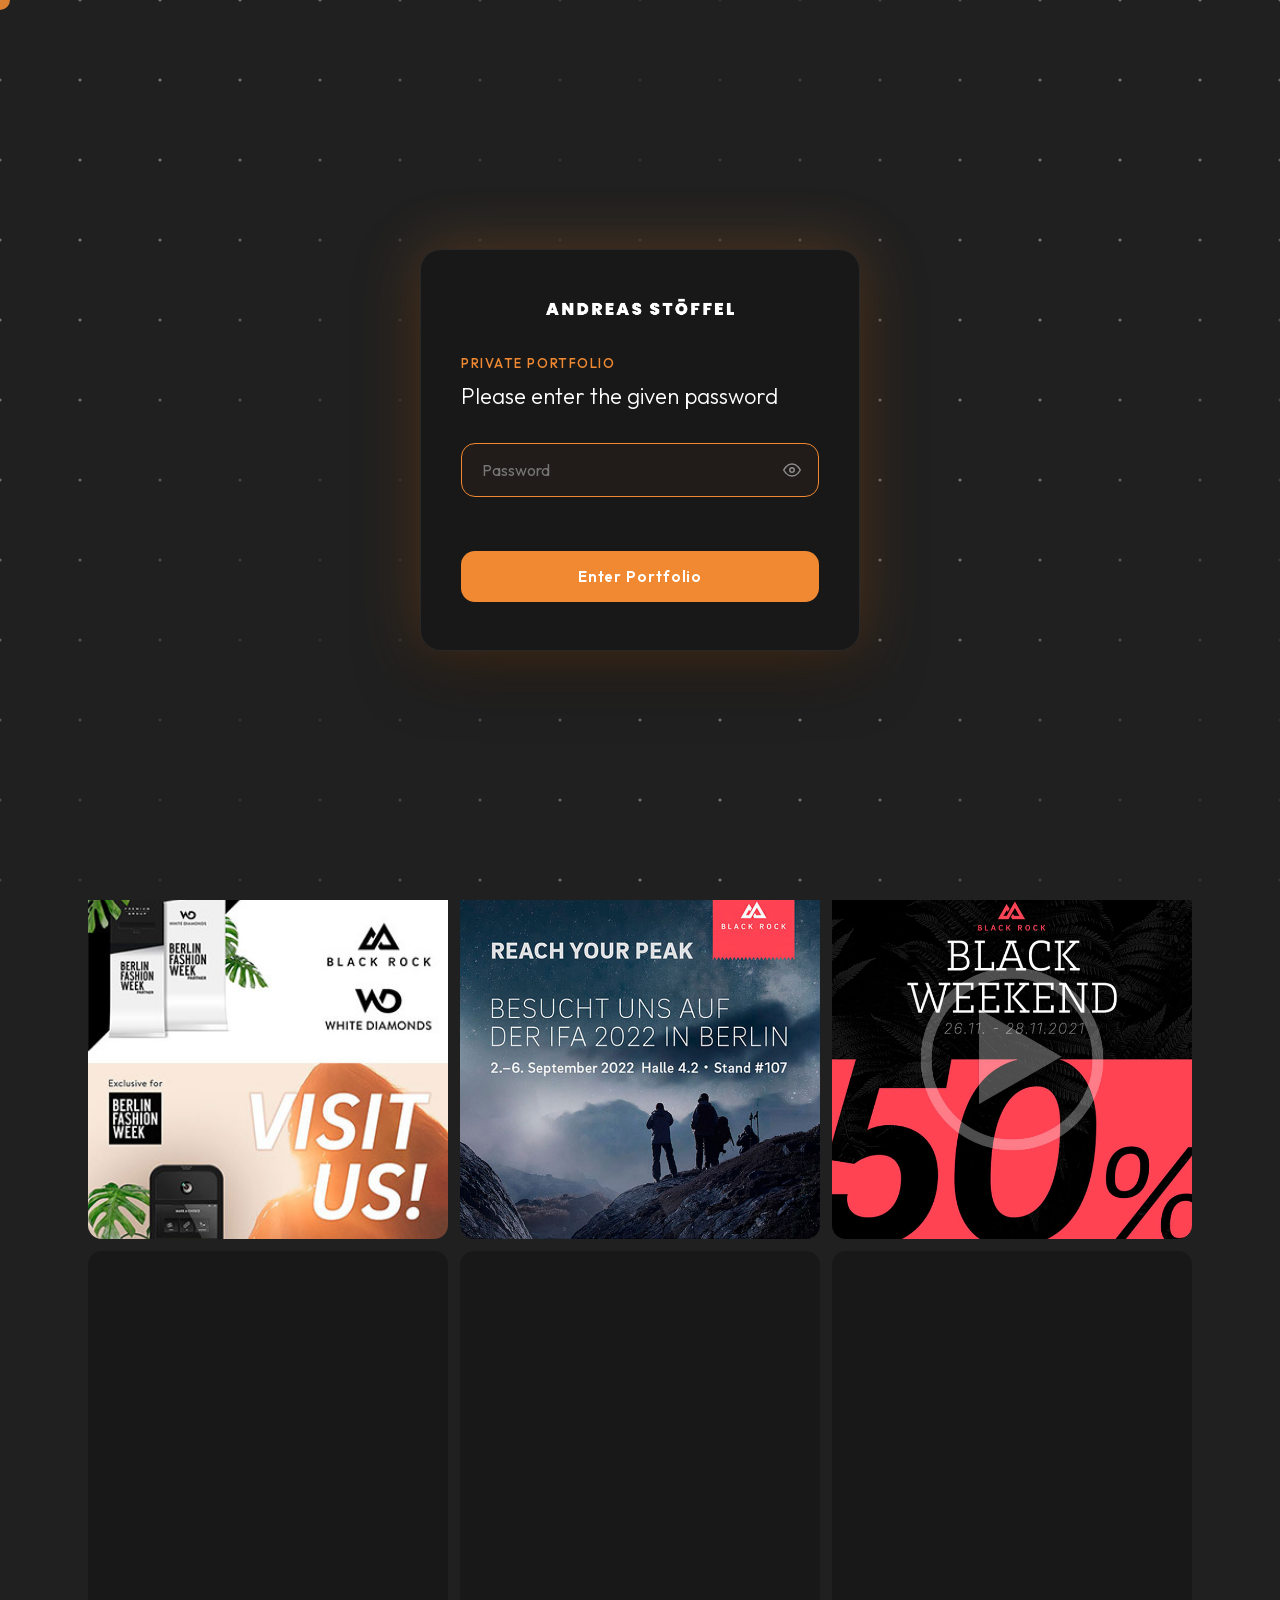
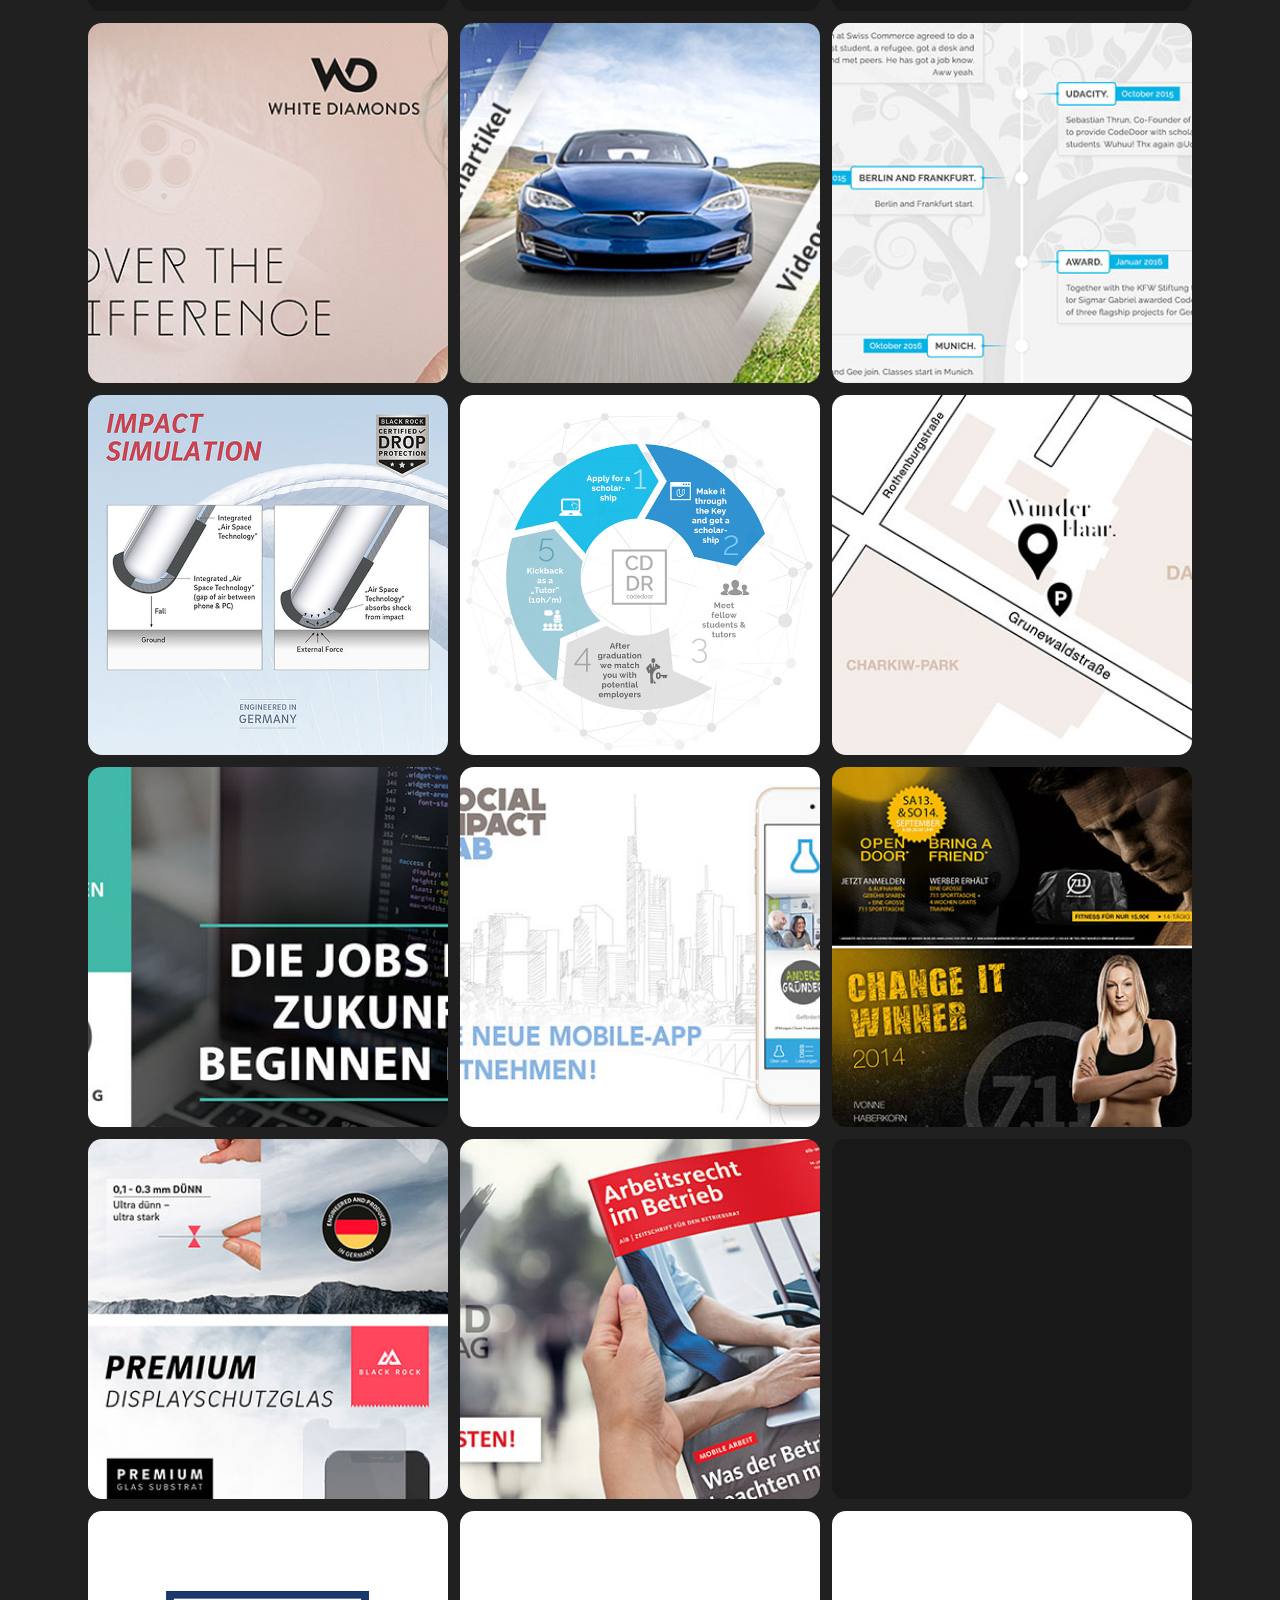
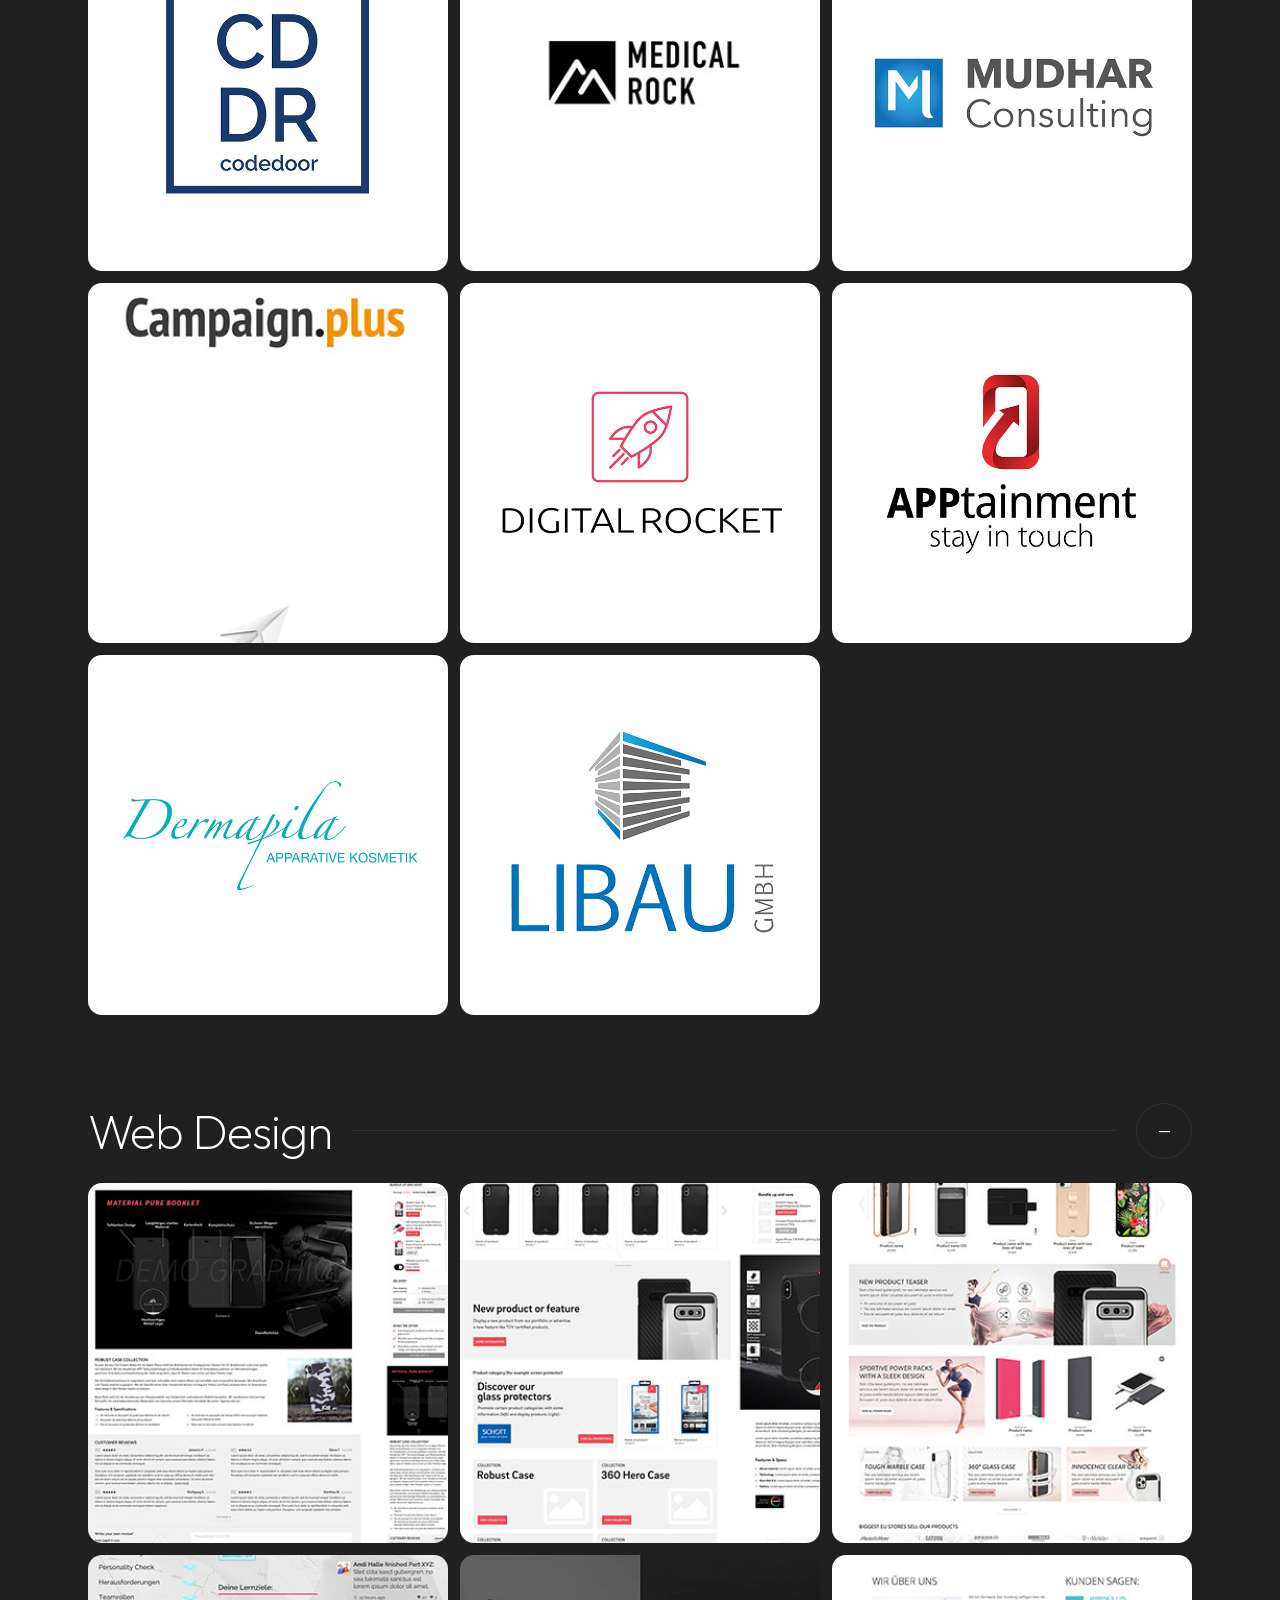
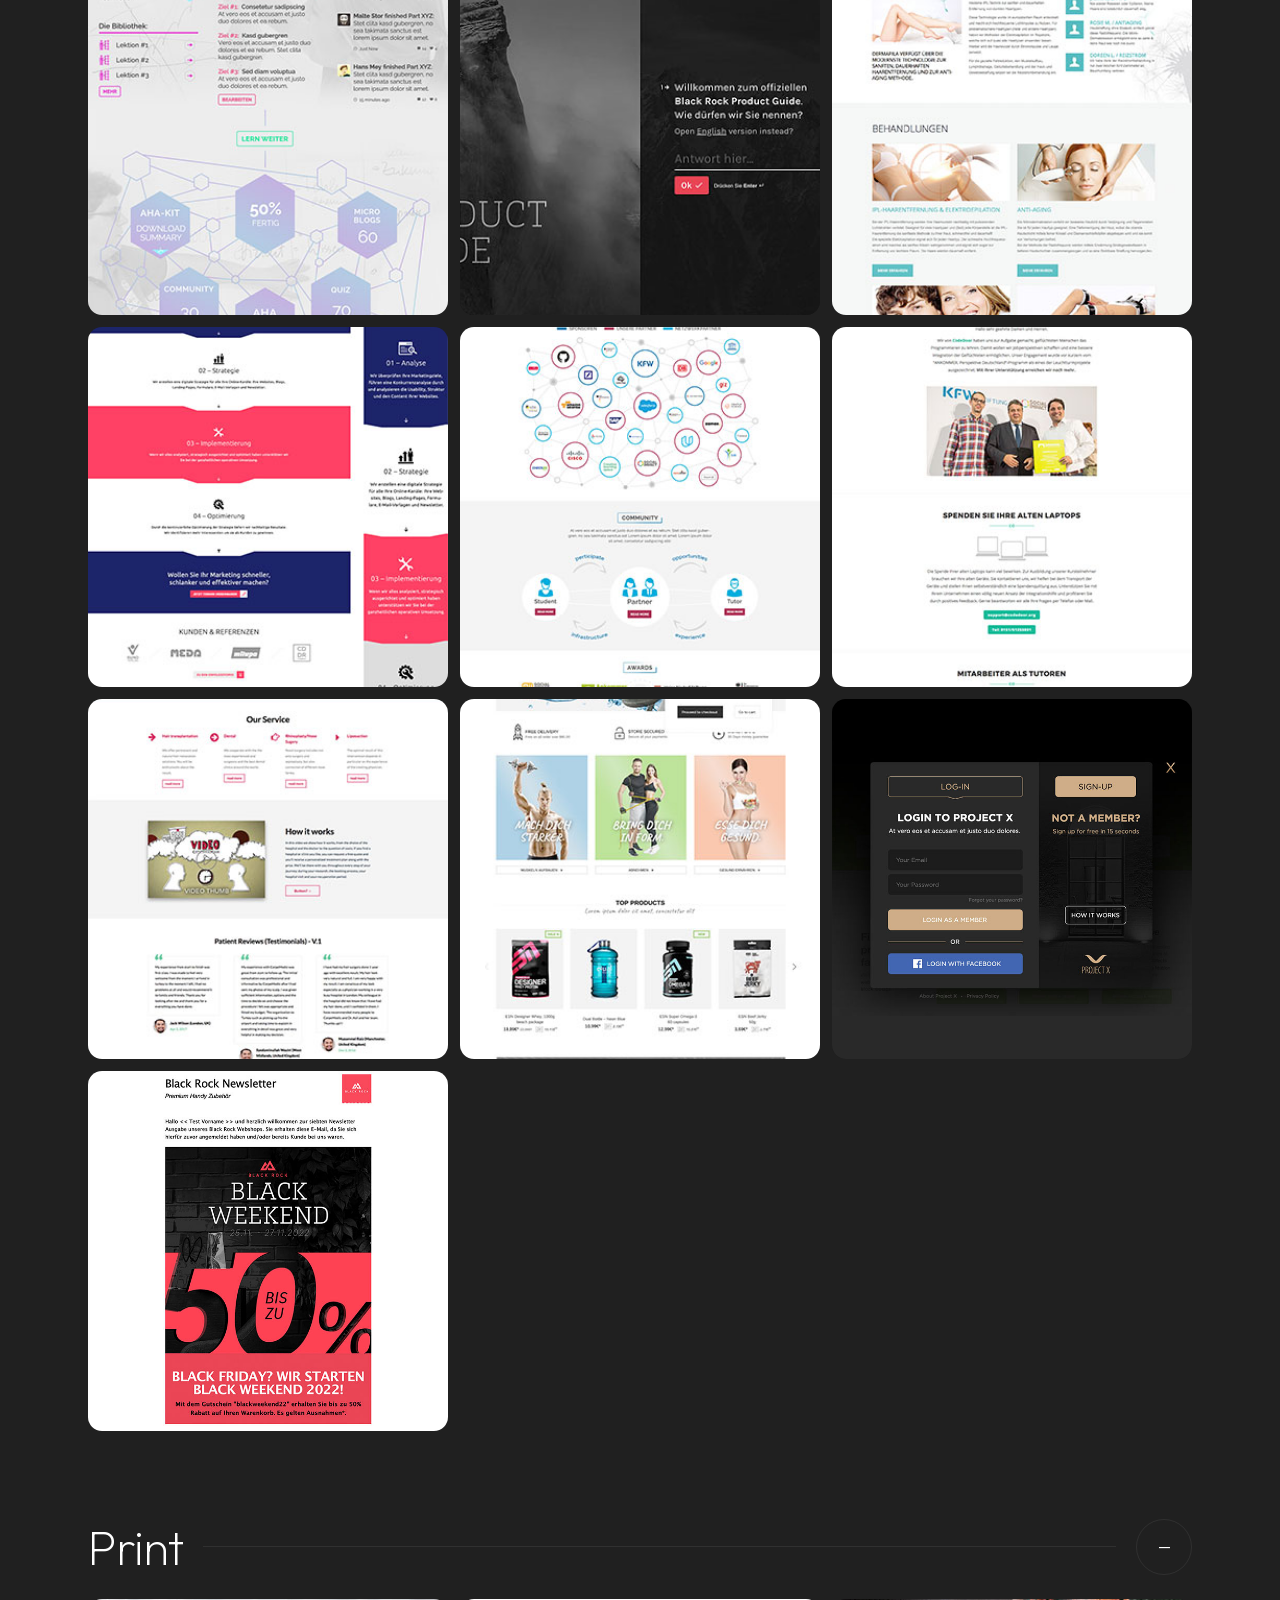
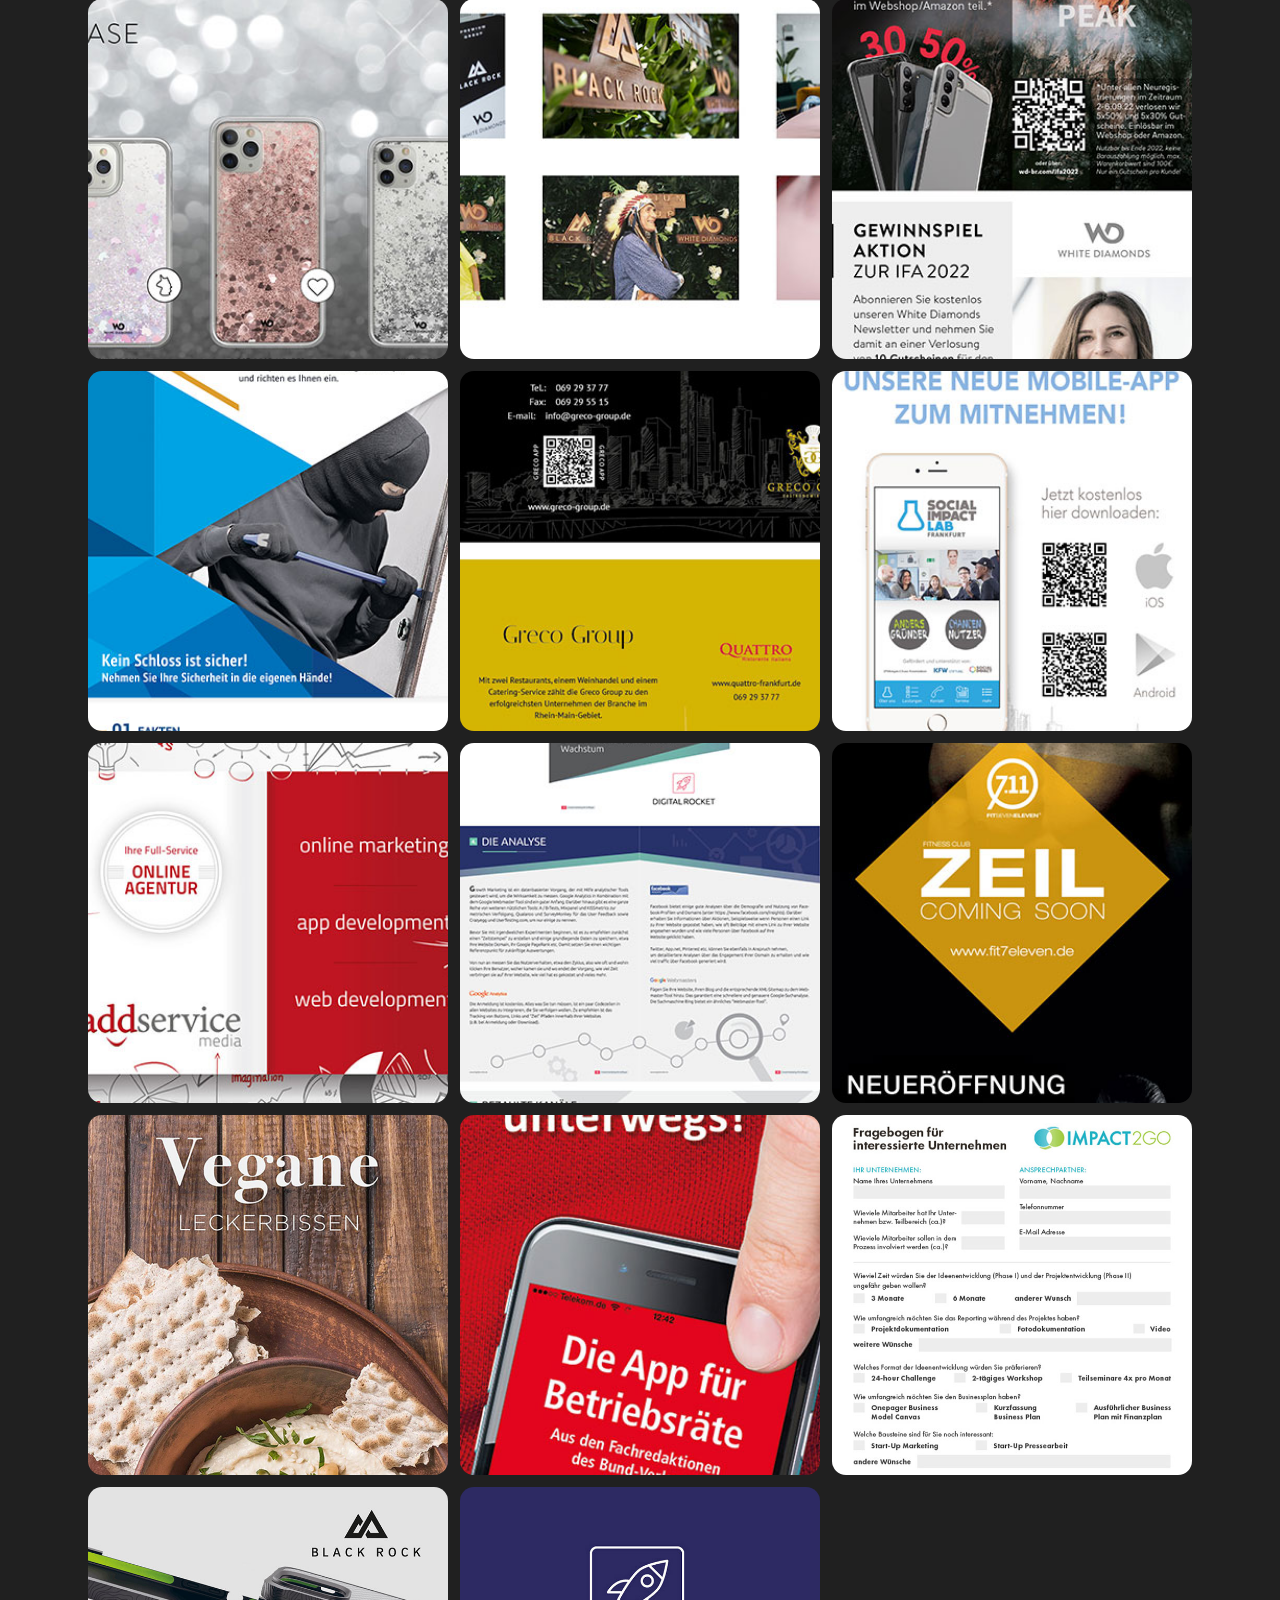
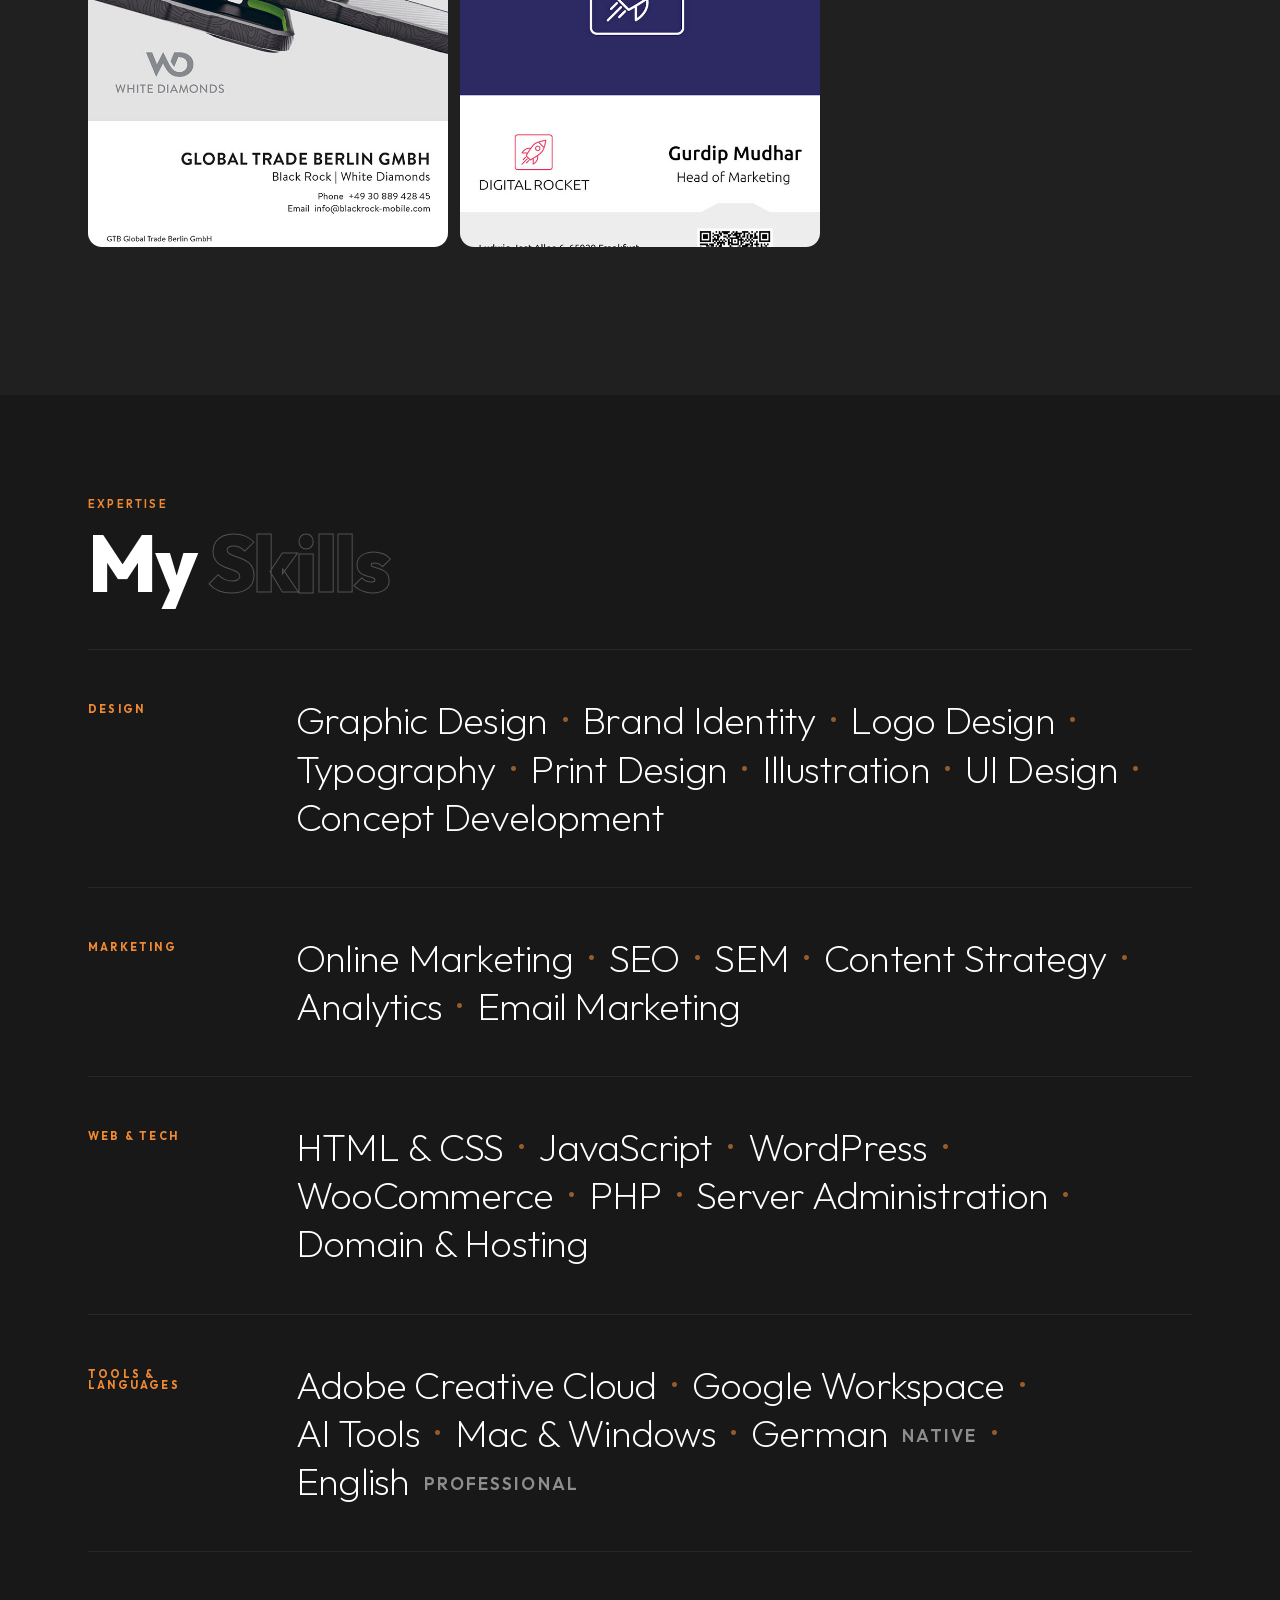
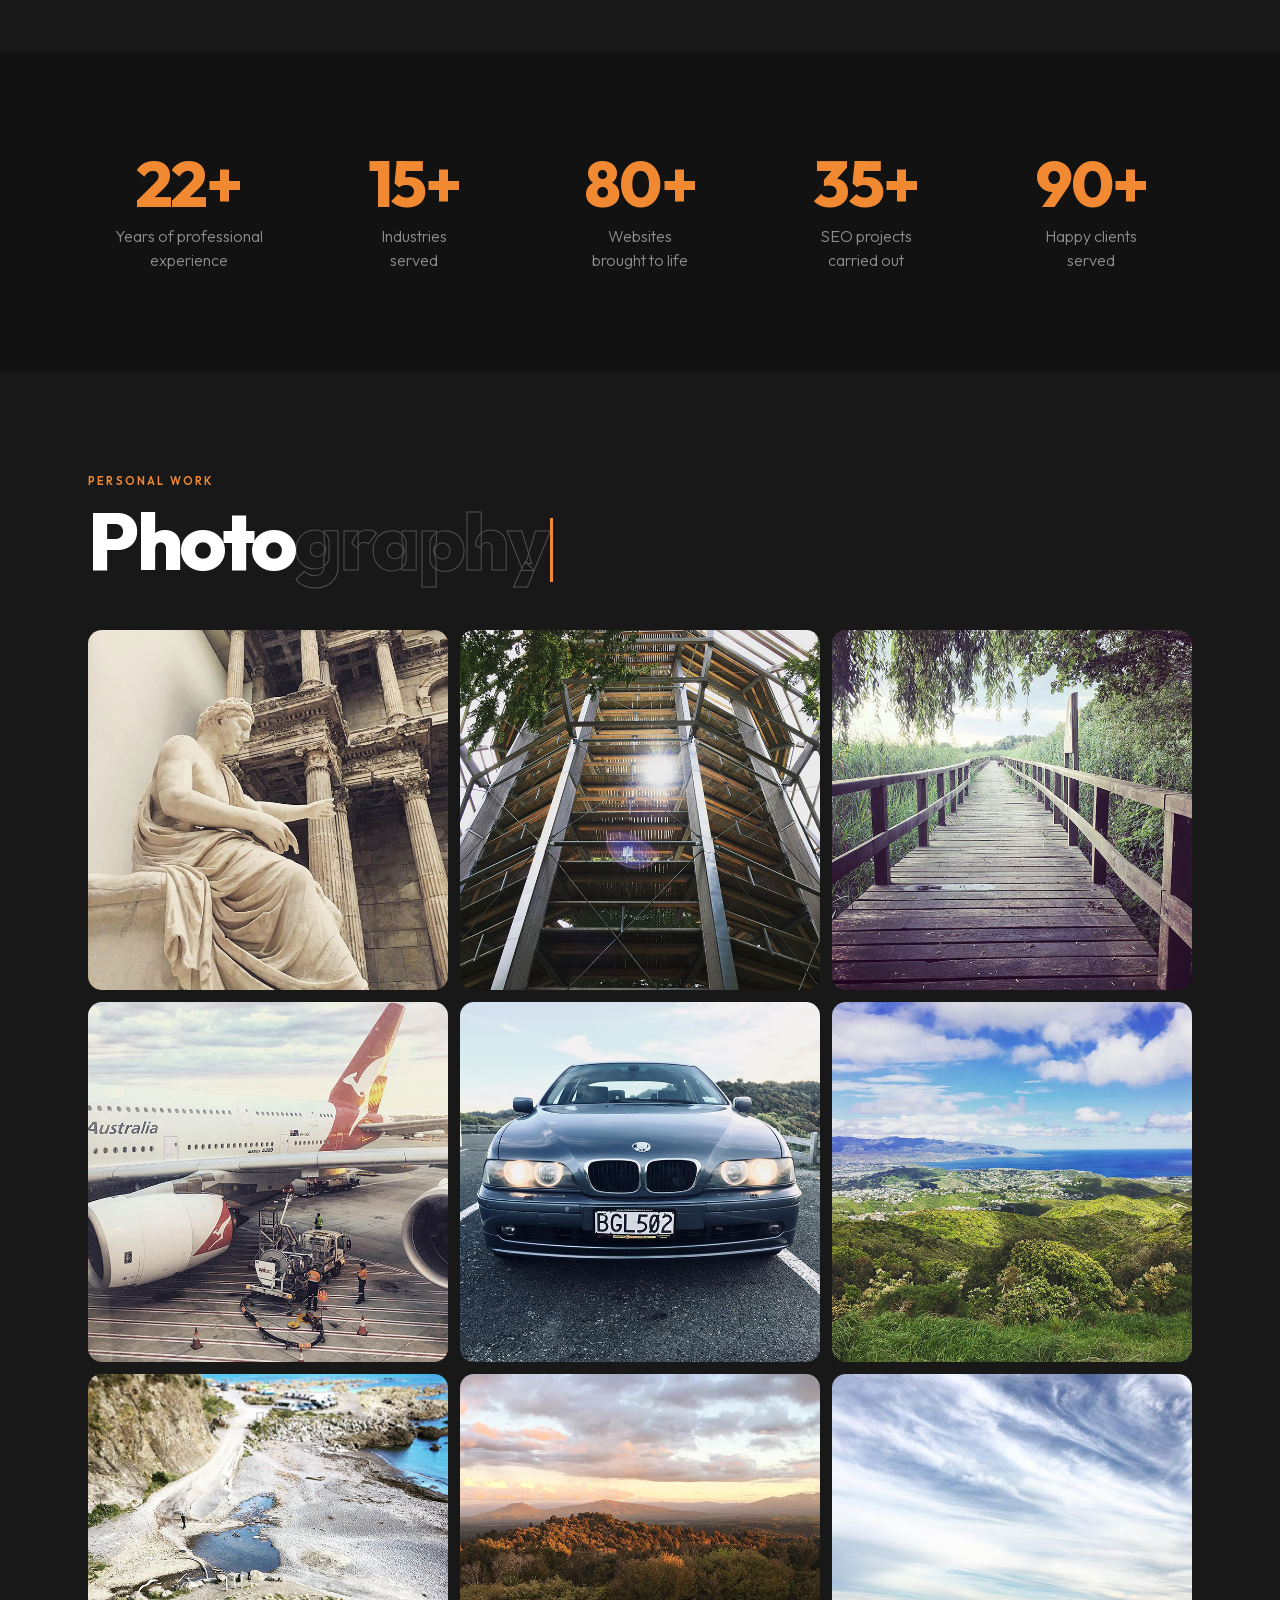
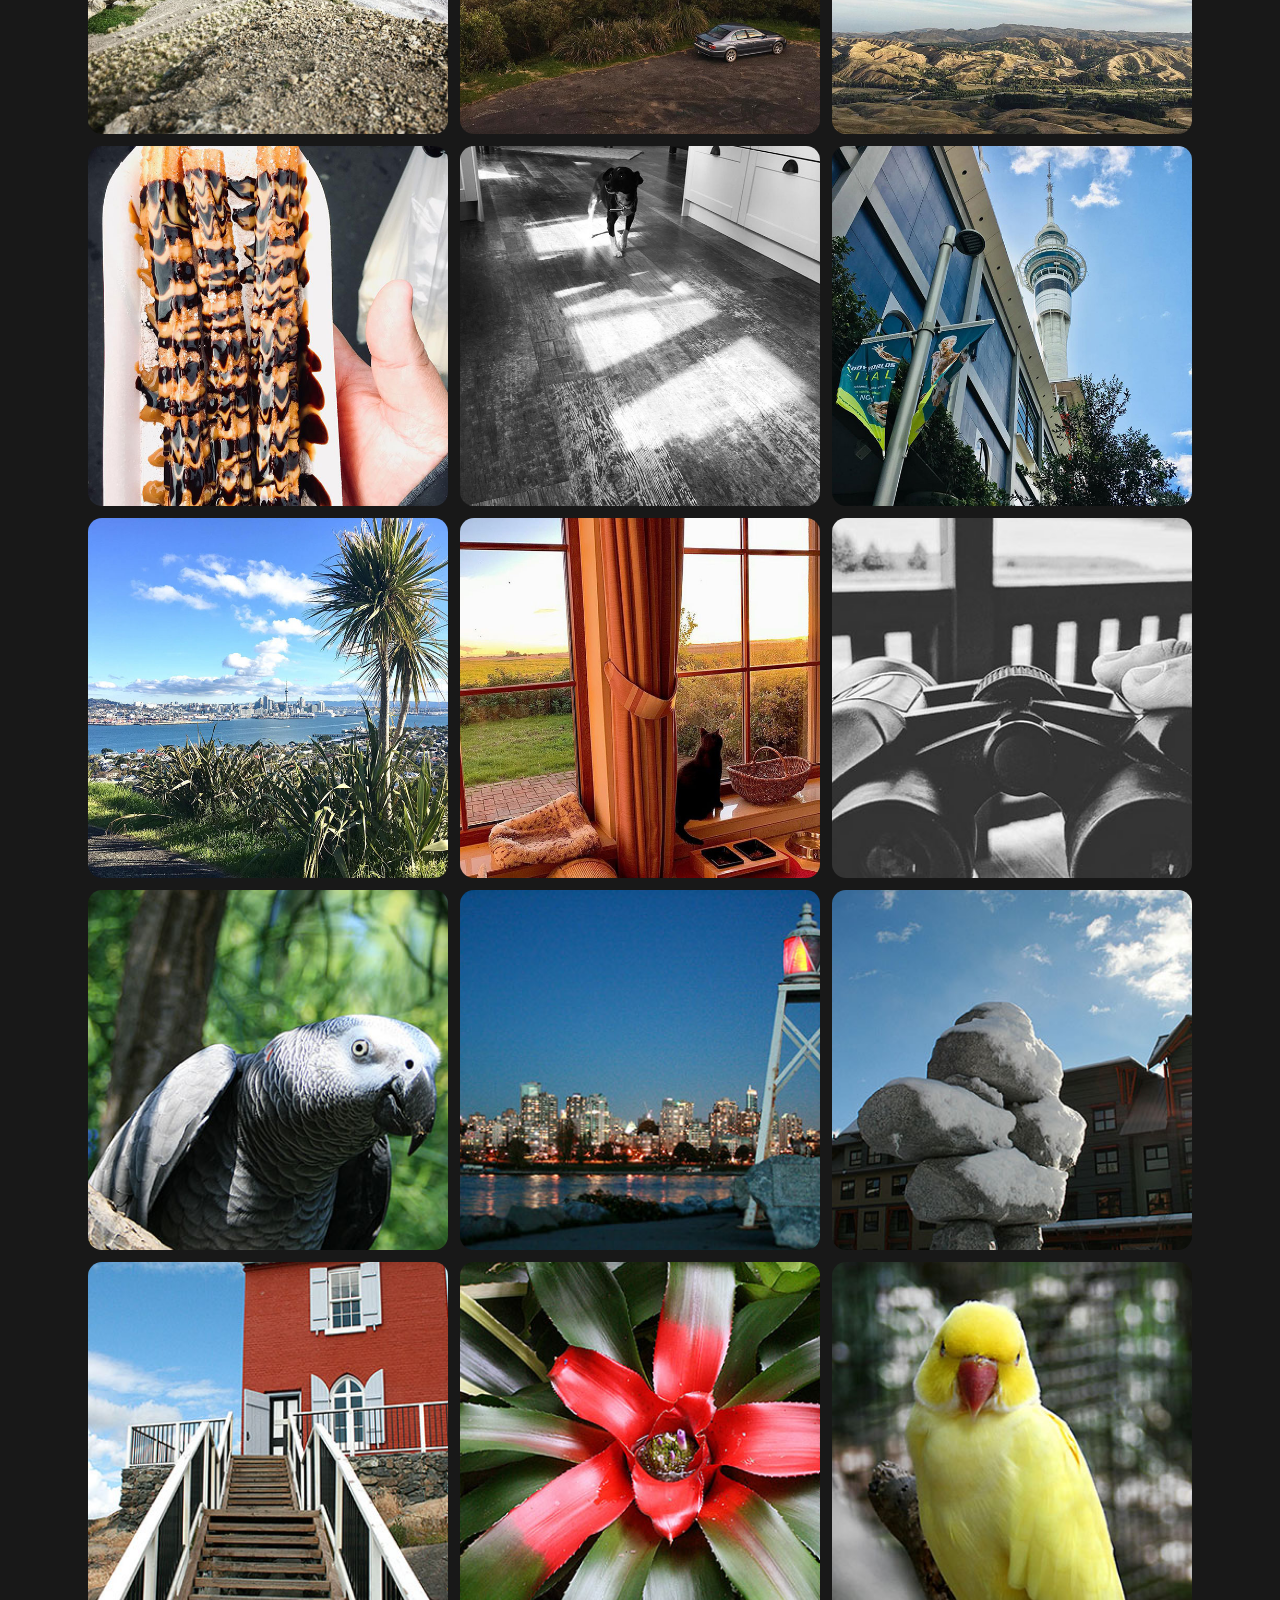
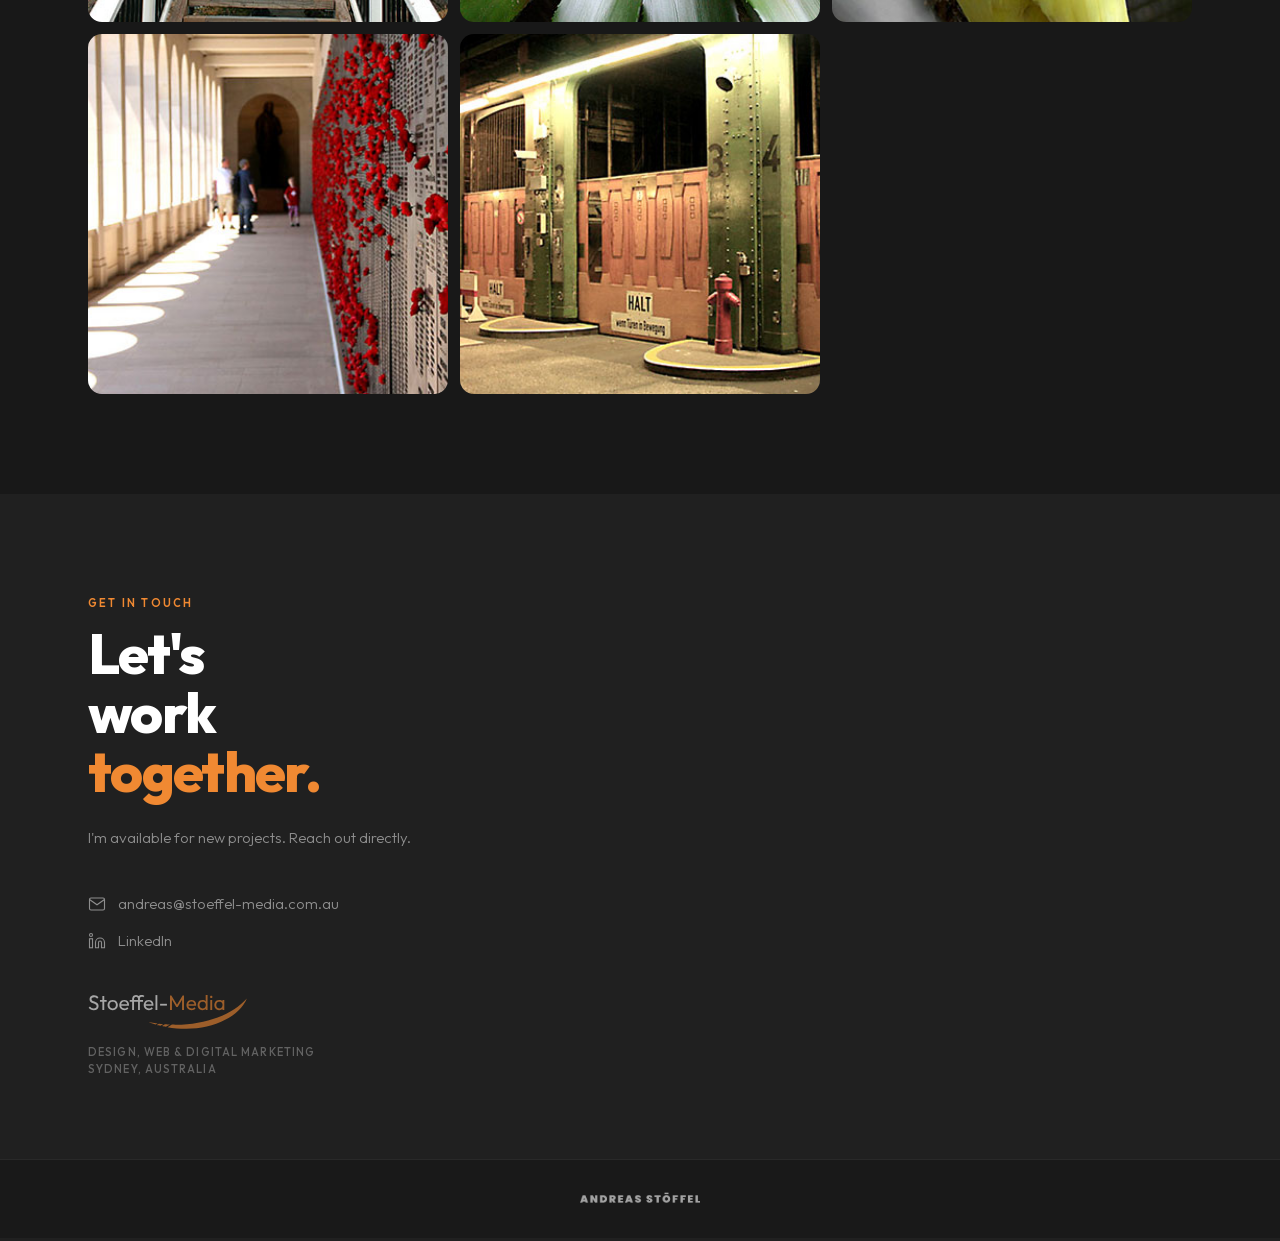
==== commit c315152f: "Milestones video background, updated stats, and auth security - Add background video to milestones s" ====
--- a/portfolio/index.html
+++ b/portfolio/index.html
@@ -675,10 +675,11 @@
 
     <!-- Milestones -->
     <section class="section milestones-section">
+      <video class="milestones-video" muted loop playsinline data-src="php/img.php?f=bg_video.mp4"></video>
       <div class="section-inner">
         <div class="milestones-grid">
           <div class="milestone reveal">
-            <p class="milestone-num">14+</p>
+            <p class="milestone-num">22+</p>
             <p class="milestone-text">Years of professional<br>experience</p>
           </div>
           <div class="milestone reveal delay-1">
@@ -686,15 +687,15 @@
             <p class="milestone-text">Industries<br>served</p>
           </div>
           <div class="milestone reveal delay-2">
-            <p class="milestone-num">50+</p>
+            <p class="milestone-num">80+</p>
             <p class="milestone-text">Websites<br>brought to life</p>
           </div>
           <div class="milestone reveal delay-1">
-            <p class="milestone-num">30+</p>
+            <p class="milestone-num">35+</p>
             <p class="milestone-text">SEO projects<br>carried out</p>
           </div>
           <div class="milestone reveal delay-2">
-            <p class="milestone-num">70+</p>
+            <p class="milestone-num">90+</p>
             <p class="milestone-text">Happy clients<br>served</p>
           </div>
         </div>
--- a/portfolio/css/style.css
+++ b/portfolio/css/style.css
@@ -105,7 +105,6 @@
   opacity: 0.55;
 }
 
-/* During password gate: bump canvases above the solid overlay, show full dot grid */
 body.pw-active #dot-pattern {
   z-index: 10001;
   -webkit-mask-image: none;
@@ -113,14 +112,10 @@
 }
 body.pw-active #fluid-canvas { z-index: 10002; }
 
-/* Light mode: switch blend mode so the fluid sim is visible on a light background */
 [data-theme="light"] #fluid-canvas { mix-blend-mode: multiply; opacity: 0.6; }
-
-/* Light mode: contact studio logo */
 [data-theme="light"] .contact-studio-logo { filter: brightness(0.18); }
 [data-theme="light"] .pw-logo img { filter: var(--logo-filter); }
 
-/* Light mode: replace black in hover overlays with dark grey */
 [data-theme="light"] .portfolio-item .item-overlay {
   background: linear-gradient(to top, rgba(44,42,38,0.70) 0%, transparent 50%);
 }
@@ -174,7 +169,6 @@
 .theme-toggle.tooltip-active::after { opacity: 1; }
 [data-theme="light"] .theme-toggle::after { content: "Switch to dark"; }
 
-/* Hint pulse — fires once after 3 s on page load */
 @keyframes themeHint {
   0%   { transform: scale(1);    box-shadow: 0 0 0 0px  rgba(240,137,50,0);    background: var(--border);    color: var(--text-secondary); }
   25%  { transform: scale(1.18); box-shadow: 0 0 0 8px  rgba(240,137,50,0.30); background: var(--accent-dim); color: var(--accent); }
@@ -224,7 +218,6 @@
 }
 #pw-overlay.fade-out { opacity: 0; pointer-events: none; }
 
-/* Hidden smiley — centered behind the draggable card */
 #pw-smiley {
   position: fixed;
   top: 50%;
@@ -257,8 +250,6 @@
   100% { box-shadow: 0 0 60px rgba(240,137,50,0.28), 0 20px 60px rgba(0,0,0,0.5); }
 }
 
-/* Card is a separate element — sits above canvases (10003 > 10002) */
-/* JS centers it via transform on load */
 .pw-card {
   position: fixed;
   left: 0;
@@ -402,7 +393,7 @@
   opacity: 0;
 }
 .nav.nav-visible {
-  animation: navSlideIn 2.2s cubic-bezier(0.25, 0.46, 0.45, 0.94) both;
+  animation: navSlideIn 1.5s cubic-bezier(0.25, 0.46, 0.45, 0.94) both;
 }
 .nav.scrolled {
   height: 72px;
@@ -1116,7 +1107,20 @@
 }
 
 /* === Milestones === */
-.milestones-section { background: var(--bg-deeper); position: relative; z-index: 1; }
+.milestones-section { background: #121212; position: relative; z-index: 1; }
+
+.milestones-video {
+  position: absolute;
+  inset: 0;
+  width: 100%;
+  height: 100%;
+  object-fit: cover;
+  opacity: 0;
+  transition: opacity 1.8s ease;
+  pointer-events: none;
+}
+.milestones-video.is-playing { opacity: 0.08; }
+
 
 .milestones-grid {
   display: flex;
@@ -1137,7 +1141,7 @@
   line-height: 1;
 }
 .milestone-text {
-  font-size: 13px;
+  font-size: 16px;
   color: var(--text-secondary);
   line-height: 1.5;
   margin-top: 8px;
@@ -1301,6 +1305,13 @@
 }
 
 /* === Responsive === */
+@media (max-width: 1280px) {
+  .contact-inner { flex-direction: column; gap: 40px; align-items: stretch; }
+  .contact-right { justify-content: flex-start; align-items: flex-start; }
+  .contact-studio-link { align-items: flex-start; }
+  .contact-studio-tagline { text-align: left; }
+}
+
 @media (max-width: 1024px) {
   .nav { padding: 0 32px; }
   .section-inner { padding: 0 32px; }
@@ -1314,11 +1325,6 @@
 
   .skills-cat { grid-template-columns: 120px 1fr; gap: 24px 32px; padding: 36px 0; }
 
-  .contact-inner { flex-direction: column; gap: 40px; }
-  .contact-right { justify-content: flex-start; }
-  .contact-studio-link { align-items: flex-start; }
-  .contact-studio-tagline { text-align: left; }
-
   .project-content { grid-template-columns: 1fr; }
   .project-link { align-self: flex-start; }
 
@@ -1340,6 +1346,10 @@
   .milestones-grid { gap: 16px; }
 
   .lightbox-nav { display: none; }
+  .lightbox-inner img,
+  .lightbox-inner video { max-width: 94vw; }
+
+  .contact-right { margin-top: 16px; }
 
   footer {
     padding: 24px 20px;
